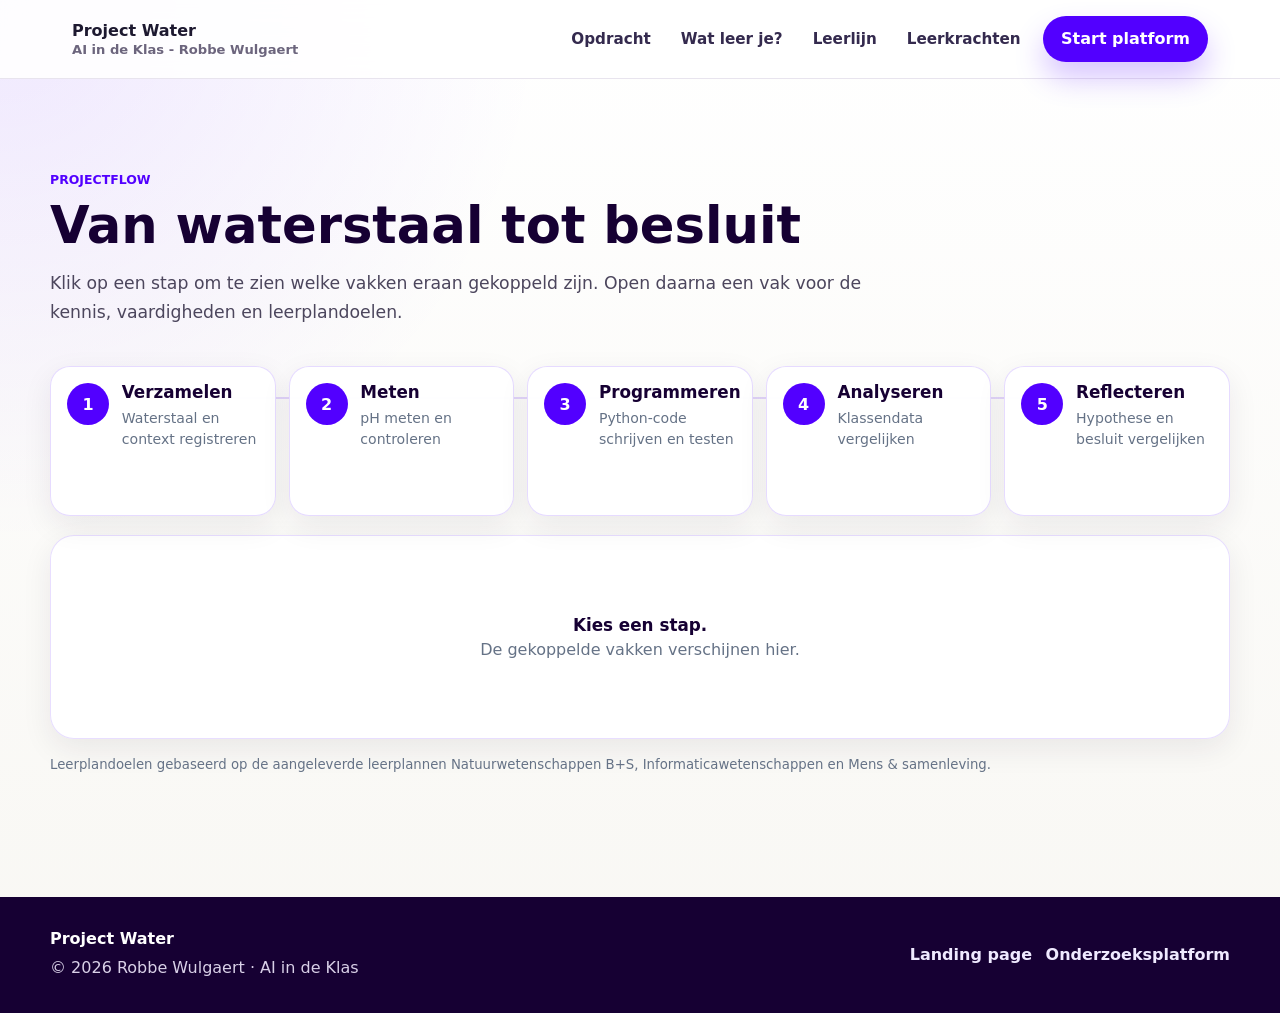
==== leerdoelen.html @ 38de116e "Add files via upload" ====
<!doctype html>
<html lang="nl-BE">
<head>
  <meta charset="utf-8" />
  <meta name="viewport" content="width=device-width, initial-scale=1" />
  <title>Project Water · Taken en leerplandoelen</title>
  <meta
    name="description"
    content="Interactief overzicht van de projectstappen, vakken, kennis, vaardigheden en leerplandoelen van Project Water."
  />
  <link rel="stylesheet" href="style.css" />
  <link rel="icon" type="image/png" href="favicon.png">
  <link rel="shortcut icon" type="image/png" href="favicon.png">
</head>

<body class="landing-page learning-page">
  <a class="skip-link" href="#main">Spring naar inhoud</a>

  <header class="site-header">
    <nav class="nav" aria-label="Hoofdnavigatie">
      <a class="brand-link" href="index.html" aria-label="Project Water">
        <div class="brand-copy">
          <div class="brand-title">Project Water</div>
          <div class="brand-subtitle">AI in de Klas - Robbe Wulgaert</div>
        </div>
      </a>

      <button
        class="menu-button"
        id="menuButton"
        type="button"
        aria-expanded="false"
        aria-controls="navLinks"
        aria-label="Navigatie openen"
      >
        Menu
      </button>

      <div class="nav-panel" id="navLinks">
        <div class="nav-links">
          <a href="index.html#werking">Opdracht</a>
          <a href="index.html#leren">Wat leer je?</a>
          <a href="index.html#leerlijn">Leerlijn</a>
          <a href="index.html#leerkrachten">Leerkrachten</a>
        </div>
        <div class="nav-actions">
          <a class="btn btn-primary" href="platform.html">Start platform</a>
        </div>
      </div>
    </nav>
  </header>

  <main id="main">
    <section class="section learning-overview">
      <p class="section-kicker">Projectflow</p>
      <h1 class="section-title">Van waterstaal tot besluit</h1>
      <p class="section-lead">
        Klik op een stap om te zien welke vakken eraan gekoppeld zijn.
        Open daarna een vak voor de kennis, vaardigheden en leerplandoelen.
      </p>

      <div class="learning-flow" aria-label="Stappen van Project Water">
        <button class="learning-step" type="button" data-step-target="verzamelen" aria-expanded="false">
          <span class="learning-step-number">1</span>
          <span class="learning-step-copy">
            <strong>Verzamelen</strong>
            <span>Waterstaal en context registreren</span>
          </span>
        </button>

        <button class="learning-step" type="button" data-step-target="meten" aria-expanded="false">
          <span class="learning-step-number">2</span>
          <span class="learning-step-copy">
            <strong>Meten</strong>
            <span>pH meten en controleren</span>
          </span>
        </button>

        <button class="learning-step" type="button" data-step-target="programmeren" aria-expanded="false">
          <span class="learning-step-number">3</span>
          <span class="learning-step-copy">
            <strong>Programmeren</strong>
            <span>Python-code schrijven en testen</span>
          </span>
        </button>

        <button class="learning-step" type="button" data-step-target="analyseren" aria-expanded="false">
          <span class="learning-step-number">4</span>
          <span class="learning-step-copy">
            <strong>Analyseren</strong>
            <span>Klassendata vergelijken</span>
          </span>
        </button>

        <button class="learning-step" type="button" data-step-target="reflecteren" aria-expanded="false">
          <span class="learning-step-number">5</span>
          <span class="learning-step-copy">
            <strong>Reflecteren</strong>
            <span>Hypothese en besluit vergelijken</span>
          </span>
        </button>
      </div>

      <div class="learning-detail-shell">
        <div class="learning-empty" id="learningEmpty">
          <strong>Kies een stap.</strong>
          <span>De gekoppelde vakken verschijnen hier.</span>
        </div>

        <section class="learning-step-panel" id="step-verzamelen" hidden>
          <div class="learning-panel-heading">
            <span class="learning-panel-number">1</span>
            <div>
              <p class="section-kicker">Verzamelen</p>
              <h2>Een bruikbaar waterstaal verzamelen</h2>
            </div>
          </div>

          <div class="subject-list">
            <details class="subject-accordion">
              <summary>
                <span>
                  <strong>Natuurwetenschappen</strong>
                  <small>Onderzoek opzetten en gegevens verzamelen</small>
                </span>
              </summary>
              <div class="subject-body">
                <div class="subject-detail-grid">
                  <article>
                    <h3>Kennis</h3>
                    <p>Onderzoeksvraag, hypothese, meetlocatie en meetmoment als onderdelen van een onderzoek.</p>
                  </article>
                  <article>
                    <h3>Vaardigheden</h3>
                    <p>Een staal planmatig verzamelen, de context registreren en waarnemingen zorgvuldig bijhouden.</p>
                  </article>
                </div>
                <div class="curriculum-goals">
                  <h3>Leerplandoelen</h3>
                  <p><strong>LPD 1 S</strong> · Onderzoek voeren met een wetenschappelijke methode om kennis te ontwikkelen en vragen te beantwoorden.</p>
                </div>
              </div>
            </details>
          </div>
        </section>

        <section class="learning-step-panel" id="step-meten" hidden>
          <div class="learning-panel-heading">
            <span class="learning-panel-number">2</span>
            <div>
              <p class="section-kicker">Meten</p>
              <h2>Van waterstaal naar meetwaarde</h2>
            </div>
          </div>

          <div class="subject-list">
            <details class="subject-accordion">
              <summary>
                <span>
                  <strong>Natuurwetenschappen</strong>
                  <small>pH, meetnauwkeurigheid en veilig werken</small>
                </span>
              </summary>
              <div class="subject-body">
                <div class="subject-detail-grid">
                  <article>
                    <h3>Kennis</h3>
                    <p>pH als meetwaarde, meetnauwkeurigheid en het belang van een correcte meetprocedure.</p>
                  </article>
                  <article>
                    <h3>Vaardigheden</h3>
                    <p>Een pH-sensor correct gebruiken, herhaalmetingen uitvoeren en meetwaarden zorgvuldig registreren.</p>
                  </article>
                </div>
                <div class="curriculum-goals">
                  <h3>Leerplandoelen</h3>
                  <p><strong>LPD 2 S</strong> · Meetinstrumenten en hulpmiddelen met de nodige nauwkeurigheid gebruiken.</p>
                  <p><strong>LPD 3 S</strong> · Gegevens en meetwaarden correct gebruiken.</p>
                  <p><strong>LPD 4 S</strong> · Veilig en duurzaam werken met materialen, stoffen en technische systemen.</p>
                </div>
              </div>
            </details>
          </div>
        </section>

        <section class="learning-step-panel" id="step-programmeren" hidden>
          <div class="learning-panel-heading">
            <span class="learning-panel-number">3</span>
            <div>
              <p class="section-kicker">Programmeren</p>
              <h2>De klassendata verwerken met Python</h2>
            </div>
          </div>

          <div class="subject-list">
            <details class="subject-accordion">
              <summary>
                <span>
                  <strong>Informaticawetenschappen</strong>
                  <small>Algoritmen, controlestructuren, testen en debuggen</small>
                </span>
              </summary>
              <div class="subject-body">
                <div class="subject-detail-grid">
                  <article>
                    <h3>Kennis</h3>
                    <p>Algoritme, sequentie, selectie en iteratie. In het project werken leerlingen ook met lijsten, tellers en variabelen.</p>
                  </article>
                  <article>
                    <h3>Vaardigheden</h3>
                    <p>Een probleem opdelen, een algoritme ontwerpen, Python-code implementeren en de oplossing testen en debuggen.</p>
                  </article>
                </div>
                <div class="curriculum-goals">
                  <h3>Leerplandoelen</h3>
                  <p><strong>LPD 1 +</strong> · Systematisch oplossingen ontwerpen en programma's implementeren voor concrete problemen.</p>
                  <p><strong>LPD 2</strong> · Een gestructureerde programmeertaal toepassen bij het ontwerpen van oplossingen.</p>
                </div>
              </div>
            </details>
          </div>
        </section>

        <section class="learning-step-panel" id="step-analyseren" hidden>
          <div class="learning-panel-heading">
            <span class="learning-panel-number">4</span>
            <div>
              <p class="section-kicker">Analyseren</p>
              <h2>Verschillen en patronen in de data zoeken</h2>
            </div>
          </div>

          <div class="subject-list">
            <details class="subject-accordion">
              <summary>
                <span>
                  <strong>Informaticawetenschappen</strong>
                  <small>Code gebruiken om klassendata te vergelijken</small>
                </span>
              </summary>
              <div class="subject-body">
                <div class="subject-detail-grid">
                  <article>
                    <h3>Kennis</h3>
                    <p>Iteratie en selectie als bouwstenen om waarden te doorlopen, te vergelijken en te classificeren.</p>
                  </article>
                  <article>
                    <h3>Vaardigheden</h3>
                    <p>Code schrijven die lijsten verwerkt, telt, vergelijkt en resultaten controleerbaar maakt.</p>
                  </article>
                </div>
                <div class="curriculum-goals">
                  <h3>Leerplandoelen</h3>
                  <p><strong>LPD 1 +</strong> · Een systematiek hanteren bij ontwerp, implementatie, testen en debuggen.</p>
                  <p><strong>LPD 2</strong> · Controlestructuren doelgericht toepassen in een gestructureerde programmeertaal.</p>
                </div>
              </div>
            </details>

            <details class="subject-accordion">
              <summary>
                <span>
                  <strong>Natuurwetenschappen</strong>
                  <small>Meetgegevens analyseren en een hypothese toetsen</small>
                </span>
              </summary>
              <div class="subject-body">
                <div class="subject-detail-grid">
                  <article>
                    <h3>Kennis</h3>
                    <p>Het verband tussen hypothese, waarneming, meetgegevens en conclusie.</p>
                  </article>
                  <article>
                    <h3>Vaardigheden</h3>
                    <p>Meetgegevens analyseren, resultaten vergelijken en nagaan of de data de hypothese ondersteunen.</p>
                  </article>
                </div>
                <div class="curriculum-goals">
                  <h3>Leerplandoelen</h3>
                  <p><strong>LPD 1 S</strong> · Data analyseren, conclusies trekken en een hypothese aftoetsen binnen wetenschappelijk onderzoek.</p>
                  <p><strong>LPD 3 S</strong> · Gegevens en meetwaarden correct gebruiken.</p>
                </div>
              </div>
            </details>
          </div>
        </section>

        <section class="learning-step-panel" id="step-reflecteren" hidden>
          <div class="learning-panel-heading">
            <span class="learning-panel-number">5</span>
            <div>
              <p class="section-kicker">Reflecteren</p>
              <h2>Een besluit formuleren en begrenzen</h2>
            </div>
          </div>

          <div class="subject-list">
            <details class="subject-accordion">
              <summary>
                <span>
                  <strong>Natuurwetenschappen</strong>
                  <small>Betrouwbaarheid, conclusie en onzekerheid</small>
                </span>
              </summary>
              <div class="subject-body">
                <div class="subject-detail-grid">
                  <article>
                    <h3>Kennis</h3>
                    <p>Betrouwbare kennis ontstaat door hypotheses en verklaringen te confronteren met waarnemingen en metingen.</p>
                  </article>
                  <article>
                    <h3>Vaardigheden</h3>
                    <p>Een conclusie formuleren, beperkingen benoemen en reflecteren over methode en resultaten.</p>
                  </article>
                </div>
                <div class="curriculum-goals">
                  <h3>Leerplandoelen</h3>
                  <p><strong>LPD 1 S</strong> · Reflecteren en communiceren over de gekozen methodologie en de resultaten van onderzoek.</p>
                </div>
              </div>
            </details>

            <details class="subject-accordion">
              <summary>
                <span>
                  <strong>Mens &amp; samenleving</strong>
                  <small>Lokale waterkwaliteit als maatschappelijk thema</small>
                </span>
              </summary>
              <div class="subject-body">
                <div class="subject-detail-grid">
                  <article>
                    <h3>Kennis</h3>
                    <p>Een maatschappelijk thema kan vanuit informatie, verschillende perspectieven en argumenten worden bekeken.</p>
                  </article>
                  <article>
                    <h3>Vaardigheden</h3>
                    <p>Een eigen standpunt onderbouwen met informatie en daarover geïnformeerd en constructief in dialoog gaan.</p>
                  </article>
                </div>
                <div class="curriculum-goals">
                  <h3>Leerplandoelen</h3>
                  <p><strong>LPD 10</strong> · Een eigen standpunt verwoorden over maatschappelijke thema's vanuit aangereikte informatie.</p>
                  <p><strong>LPD 11</strong> · Geïnformeerd, beargumenteerd en constructief in dialoog gaan over maatschappelijke thema's.</p>
                </div>
              </div>
            </details>
          </div>
        </section>
      </div>

      <p class="learning-source-note">
        Leerplandoelen gebaseerd op de aangeleverde leerplannen Natuurwetenschappen B+S,
        Informaticawetenschappen en Mens &amp; samenleving. 
      </p>
    </section>
  </main>

  <footer class="site-footer">
    <div class="footer-inner">
      <div>
        <div class="footer-title">Project Water</div>
        <p>© 2026 Robbe Wulgaert · AI in de Klas</p>
      </div>
      <div class="footer-links">
        <a href="index.html">Landing page</a>
        <a href="platform.html">Onderzoeksplatform</a>
      </div>
    </div>
  </footer>

  <script>
    const menuButton = document.getElementById("menuButton");
    const navLinks = document.getElementById("navLinks");

    function setMenuState(isOpen) {
      navLinks?.classList.toggle("is-open", isOpen);
      menuButton?.setAttribute("aria-expanded", String(isOpen));
      menuButton?.setAttribute("aria-label", isOpen ? "Navigatie sluiten" : "Navigatie openen");
    }

    menuButton?.addEventListener("click", () => {
      setMenuState(!navLinks?.classList.contains("is-open"));
    });

    const stepButtons = [...document.querySelectorAll(".learning-step")];
    const stepPanels = [...document.querySelectorAll(".learning-step-panel")];
    const emptyState = document.getElementById("learningEmpty");

    function closeStep(button, panel) {
      button.classList.remove("is-active");
      button.setAttribute("aria-expanded", "false");
      panel.hidden = true;
      panel.querySelectorAll("details[open]").forEach((detail) => detail.removeAttribute("open"));
    }

    stepButtons.forEach((button) => {
      const panel = document.getElementById(`step-${button.dataset.stepTarget}`);
      button.setAttribute("aria-controls", panel.id);

      button.addEventListener("click", () => {
        const willOpen = !button.classList.contains("is-active");

        stepButtons.forEach((otherButton) => {
          const otherPanel = document.getElementById(`step-${otherButton.dataset.stepTarget}`);
          closeStep(otherButton, otherPanel);
        });

        if (!willOpen) {
          emptyState.hidden = false;
          return;
        }

        emptyState.hidden = true;
        button.classList.add("is-active");
        button.setAttribute("aria-expanded", "true");
        panel.hidden = false;

        if (window.matchMedia("(max-width: 760px)").matches) {
          requestAnimationFrame(() => {
            panel.scrollIntoView({ behavior: "smooth", block: "start" });
          });
        }
      });
    });
  </script>
</body>
</html>
---- style.css ----
/* © 2026 Robbe Wulgaert - AI in de Klas */

:root {
  color-scheme: light;
  --bg: #f4f6f8;
  --surface: #ffffff;
  --surface-strong: #f1ecff;
  --text: #17212f;
  --muted: #657286;
  --line: #d8e0ea;
  --primary: #5200FF;
  --primary-dark: #3d00bf;
  --success: #5200FF;
  --danger: #d0006f;
  --warning: #ffb000;
  --shadow: 0 12px 34px rgba(15, 23, 42, 0.08);
  --brand: #5200FF;
  --brand-dark: #3700B3;
  --brand-soft: #f7f3ff;
  --accent: #3dffd0;
  --ink: #160033;
  --max-width: 1180px;
  --soft-shadow: 0 18px 55px rgba(32, 20, 54, 0.1);
  --font-body: system-ui, -apple-system, "Segoe UI", Arial, sans-serif;
  --font-size-hero: clamp(2.45rem, 7vw, 5.8rem);
  --font-size-section-title: clamp(1.8rem, 4vw, 3.25rem);
  --font-size-lead: clamp(1.05rem, 2vw, 1.32rem);
}

* {
  box-sizing: border-box;
}

html {
  scroll-behavior: smooth;
}

body {
  margin: 0;
  min-height: 100vh;
  font-family: var(--font-body);
  background: var(--bg);
  color: var(--text);
}

a {
  color: inherit;
}

button,
input,
select,
textarea {
  font: inherit;
}

button {
  border: 0;
}

button:disabled {
  cursor: not-allowed;
  opacity: 0.55;
}

.app-header,
/* Delphi-style landing alignment */
:root {
  --brand-dark: #3a00b8;
  --brand-softer: #f7f3ff;
  --accent: #03ddef;
  --line: #e2ddea;
  --bg: #f8f7f3;
  --card-shadow: 0 10px 30px rgba(32, 20, 54, 0.08);
  --font-body: system-ui, -apple-system, "Segoe UI", Arial, sans-serif;
}

.landing-page {
  background:
    radial-gradient(circle at top left, rgba(82, 0, 255, 0.09), transparent 34rem),
    linear-gradient(180deg, #ffffff 0%, var(--bg) 100%);
}

.site-header {
  border-bottom-color: rgba(226, 221, 234, 0.78);
  background: rgba(255, 255, 255, 0.88);
  backdrop-filter: blur(16px);
}

.nav {
  width: min(var(--max-width), 100%);
  min-height: auto;
  padding: 16px 22px;
  gap: 24px;
}

.brand-mark {
  width: 44px;
  height: 44px;
  border-radius: 14px;
  background: linear-gradient(135deg, var(--brand), var(--brand-dark));
  box-shadow: 0 12px 24px rgba(82, 0, 255, 0.24);
}

.nav-links {
  gap: 6px;
}

.nav-links a {
  border-radius: 999px;
  padding: 10px 12px;
}

.nav-links a:hover,
.nav-links a:focus-visible {
  color: var(--brand);
  background: var(--brand-softer);
  outline: none;
}

.btn,
.menu-button {
  min-height: 46px;
  border-radius: 999px;
  padding: 13px 18px;
  transition: transform 160ms ease, box-shadow 160ms ease, background 160ms ease, border-color 160ms ease;
  white-space: nowrap;
}

.btn:hover,
.menu-button:hover {
  transform: translateY(-1px);
}

.btn-primary {
  box-shadow: 0 16px 30px rgba(82, 0, 255, 0.23);
}

.section-kicker {
  display: inline-flex;
  align-items: center;
}

.step-card,
.feature-card,
.audience-card,
.privacy-grid .feature-card {
  border-radius: 20px;
  box-shadow: var(--card-shadow);
}

.schematic-frame,
.cta-band {
  border-radius: 24px;
}

.curriculum-section {
  border-top: 1px solid rgba(82, 0, 255, 0.1);
}

.family-tree {
  margin-top: 34px;
  overflow: hidden;
  border: 1px solid var(--line);
  border-radius: 24px;
  padding: 24px;
  background: rgba(255, 255, 255, 0.88);
  box-shadow: var(--card-shadow);
}

.tree-root {
  display: flex;
  justify-content: center;
  margin-bottom: 24px;
}

.tree-node {
  display: block;
  border: 1px solid var(--line);
  border-radius: 18px;
  padding: 18px;
  background: #ffffff;
  color: inherit;
  text-decoration: none;
  box-shadow: 0 10px 28px rgba(82, 0, 255, 0.08);
  transition: transform 160ms ease, box-shadow 160ms ease, border-color 160ms ease;
}

.tree-node strong {
  display: block;
  margin-bottom: 5px;
  color: var(--brand-dark);
  font-size: 1.05rem;
  font-weight: 900;
}

.tree-node span {
  display: block;
  color: var(--muted);
  line-height: 1.45;
}

.tree-node.root {
  width: min(560px, 100%);
  border-color: var(--brand);
  background: var(--brand);
  text-align: center;
}

.tree-node.root strong,
.tree-node.root span {
  color: #ffffff;
}

.tree-node:hover,
.tree-node:focus-visible {
  border-color: var(--brand);
  box-shadow: 0 18px 38px rgba(82, 0, 255, 0.14);
  outline: none;
  transform: translateY(-2px);
}

.tree-branches {
  position: relative;
  display: grid;
  grid-template-columns: repeat(2, minmax(0, 1fr));
  gap: 18px;
}

.tree-branches::before {
  content: "";
  position: absolute;
  top: -24px;
  left: 50%;
  width: 2px;
  height: 24px;
  background: var(--brand);
  opacity: 0.32;
}

.tree-branch {
  position: relative;
  border: 1.5px dashed rgba(82, 0, 255, 0.28);
  border-radius: 24px;
  padding: 18px;
  background: linear-gradient(180deg, rgba(247, 243, 255, 0.92), rgba(255, 255, 255, 0.94));
}

.tree-branch::before {
  content: "";
  position: absolute;
  top: -17px;
  width: 50%;
  height: 17px;
  border-top: 2px solid rgba(82, 0, 255, 0.32);
}

.tree-branch:first-child::before {
  right: 0;
  border-left: 2px solid rgba(82, 0, 255, 0.32);
  border-radius: 14px 0 0 0;
}

.tree-branch:last-child::before {
  left: 0;
  border-right: 2px solid rgba(82, 0, 255, 0.32);
  border-radius: 0 14px 0 0;
}

.branch-title {
  display: inline-flex;
  margin-bottom: 14px;
  border-radius: 999px;
  padding: 8px 13px;
  background: var(--accent);
  color: #0d2130;
  font-weight: 900;
}

.tree-stack {
  display: grid;
  gap: 12px;
}

.tree-node.current {
  border-color: var(--brand);
  box-shadow: 0 0 0 4px rgba(82, 0, 255, 0.08), 0 16px 32px rgba(82, 0, 255, 0.14);
}

.tree-node.dodona {
  background: linear-gradient(135deg, #ffffff, #dffff7);
  border-color: rgba(3, 221, 239, 0.72);
}

.delphi-dodona-pair {
  display: grid;
  grid-template-columns: repeat(2, minmax(0, 1fr));
  gap: 12px;
  align-items: stretch;
}

.logic-note {
  margin-top: 18px;
  border-left: 6px solid var(--brand);
  border-radius: 16px;
  padding: 16px;
  background: #ffffff;
  color: var(--muted);
  font-weight: 700;
}

@media (max-width: 980px) {
  .tree-branches,
  .delphi-dodona-pair {
    grid-template-columns: 1fr;
  }

  .tree-branches::before,
  .tree-branch::before {
    display: none;
  }
}

@media (max-width: 560px) {
  .family-tree {
    padding: 16px;
  }
}

.app-footer {
  background: #160033;
  color: #ffffff;
}

.app-header {
  display: flex;
  justify-content: space-between;
  align-items: center;
  gap: 1rem;
  padding: 1rem clamp(1rem, 4vw, 2.5rem);
  position: sticky;
  top: 0;
  z-index: 20;
}

.app-header h1 {
  margin: 0;
  font-size: 1.8rem;
  letter-spacing: 0;
}

.header-actions,
.toolbar,
.calibration-actions,
.table-actions,
.modal-actions {
  display: flex;
  flex-wrap: wrap;
  align-items: center;
  gap: 0.65rem;
}

.app-footer {
  margin-top: 2rem;
  padding: 1rem;
  text-align: center;
}

.landing-page {
  background:
    radial-gradient(circle at top left, rgba(82, 0, 255, 0.09), transparent 34rem),
    linear-gradient(180deg, #ffffff 0%, var(--bg) 100%);
}

.site-header {
  border-bottom-color: rgba(226, 221, 234, 0.78);
  background: rgba(255, 255, 255, 0.88);
  backdrop-filter: blur(16px);
}

.nav {
  width: min(var(--max-width), 100%);
  min-height: auto;
  padding: 16px 22px;
  gap: 24px;
}

.brand-mark {
  width: 44px;
  height: 44px;
  border-radius: 14px;
  background: linear-gradient(135deg, var(--brand), var(--brand-dark));
  box-shadow: 0 12px 24px rgba(82, 0, 255, 0.24);
}

.nav-links {
  gap: 6px;
}

.nav-links a {
  border-radius: 999px;
  padding: 10px 12px;
}

.nav-links a:hover,
.nav-links a:focus-visible {
  color: var(--brand);
  background: var(--brand-softer);
  outline: none;
}

.btn,
.menu-button {
  min-height: 46px;
  border-radius: 999px;
  padding: 13px 18px;
  transition: transform 160ms ease, box-shadow 160ms ease, background 160ms ease, border-color 160ms ease;
  white-space: nowrap;
}

.btn:hover,
.menu-button:hover {
  transform: translateY(-1px);
}

.btn-primary {
  box-shadow: 0 16px 30px rgba(82, 0, 255, 0.23);
}

.app-footer p {
  margin: 0;
  color: #efe8ff;
}

.app-shell {
  width: min(1480px, 100%);
  margin: 0 auto;
  padding: 1rem clamp(0.85rem, 3vw, 2rem) 2rem;
}

.eyebrow {
  margin: 0 0 0.25rem;
  color: #6c7a8d;
  font-size: 0.78rem;
  font-weight: 800;
  letter-spacing: 0;
  text-transform: uppercase;
}

.app-header .eyebrow {
  color: #d7c7ff;
}

.workflow-nav {
  display: grid;
  grid-template-columns: repeat(6, minmax(0, 1fr));
  gap: 0.5rem;
  margin: 1rem 0;
}

.workflow-actions {
  display: flex;
  align-items: center;
  justify-content: space-between;
  gap: 0.85rem;
  margin: 0.8rem 0 1rem;
  border: 1px solid var(--line);
  border-radius: 8px;
  padding: 0.75rem;
  background: rgba(255, 255, 255, 0.82);
}

.workflow-actions > div {
  display: flex;
  flex-wrap: wrap;
  gap: 0.55rem;
}

.workflow-actions-bottom {
  margin-top: 1rem;
}

.step-counter {
  color: var(--muted);
  font-weight: 850;
}

.workflow-step {
  min-height: 2.75rem;
  display: grid;
  place-items: center;
  padding: 0.5rem;
  border: 1px solid var(--line);
  background: var(--surface);
  color: var(--text);
  text-align: center;
  text-decoration: none;
  font-weight: 750;
  border-radius: 8px;
}

.workflow-step.is-active,
.workflow-step.is-complete {
  border-color: var(--primary);
  background: #f0e8ff;
  color: var(--primary-dark);
}

.workflow-section {
  margin-top: 1rem;
  padding: clamp(1rem, 2.5vw, 1.5rem);
  border: 1px solid var(--line);
  border-radius: 8px;
  background: var(--surface);
  box-shadow: var(--shadow);
}

.app-page.workflow-ready .workflow-section:not(.is-active-step) {
  display: none;
}

.section-heading {
  display: flex;
  justify-content: space-between;
  gap: 1rem;
  align-items: end;
  margin-bottom: 1rem;
}

.section-heading h2,
.modal h2 {
  margin: 0;
  font-size: clamp(1.15rem, 2.4vw, 1.55rem);
  letter-spacing: 0;
}

.form-grid,
.trial-editor {
  display: grid;
  grid-template-columns: repeat(2, minmax(0, 1fr));
  gap: 1rem;
}

.trial-editor {
  grid-template-columns: 1.2fr 1fr 1.2fr;
  margin: 1rem 0;
}

label {
  display: grid;
  gap: 0.35rem;
  color: #334154;
  font-weight: 720;
}

.field-label {
  display: inline-flex;
  align-items: center;
  gap: 0.35rem;
  min-width: 0;
}

.jargon-help-button {
  position: relative;
  inline-size: 1.35rem;
  block-size: 1.35rem;
  display: inline-grid;
  flex: 0 0 auto;
  place-items: center;
  border: 1px solid rgba(82, 0, 255, 0.25);
  border-radius: 50%;
  padding: 0;
  background: #ffffff;
  color: var(--brand-dark, #3700b3);
  font-size: 0.78rem;
  font-weight: 900;
  line-height: 1;
  cursor: help;
}

.jargon-help-button::after {
  content: attr(data-help-text);
  position: absolute;
  left: 50%;
  bottom: calc(100% + 0.55rem);
  z-index: 40;
  width: min(17rem, 78vw);
  transform: translateX(-50%);
  border: 1px solid rgba(82, 0, 255, 0.18);
  border-radius: 8px;
  padding: 0.7rem 0.75rem;
  background: #160033;
  color: #ffffff;
  box-shadow: 0 16px 36px rgba(22, 0, 51, 0.24);
  font-size: 0.86rem;
  font-weight: 700;
  line-height: 1.45;
  opacity: 0;
  pointer-events: none;
  text-align: left;
  transition: opacity 140ms ease, transform 140ms ease;
}

.jargon-help-button:hover::after,
.jargon-help-button:focus-visible::after {
  opacity: 1;
  transform: translateX(-50%) translateY(-2px);
}

.wide-field {
  grid-column: 1 / -1;
}

input,
select,
textarea {
  width: 100%;
  border: 1px solid #cbd5e1;
  border-radius: 8px;
  padding: 0.68rem 0.75rem;
  background: #ffffff;
  color: var(--text);
}

textarea {
  resize: vertical;
}

.primary-button,
.secondary-button,
.success-button,
.danger-button,
.ghost-button {
  min-height: 2.5rem;
  padding: 0.62rem 0.9rem;
  border-radius: 8px;
  font-weight: 800;
  cursor: pointer;
}

.primary-button {
  background: var(--primary);
  color: #ffffff;
}

.primary-button:hover {
  background: var(--primary-dark);
}

.secondary-button {
  background: #eee7ff;
  color: #2a0068;
}

.header-link {
  display: inline-flex;
  align-items: center;
  justify-content: center;
  text-decoration: none;
}

.success-button {
  background: var(--success);
  color: #ffffff;
}

.danger-button {
  background: var(--danger);
  color: #ffffff;
}

.ghost-button {
  border: 1px solid var(--line);
  background: #ffffff;
  color: #344154;
}

.status-pill {
  display: inline-flex;
  align-items: center;
  min-height: 2.25rem;
  padding: 0.35rem 0.7rem;
  border-radius: 999px;
  background: rgba(255, 255, 255, 0.16);
  color: #ffffff;
  font-size: 0.9rem;
  font-weight: 750;
}

.notice {
  border-left: 5px solid var(--warning);
  border-radius: 8px;
  padding: 0.9rem 1rem;
  background: #fff7db;
  color: #4d3300;
}

.hidden {
  display: none !important;
}

.checklist {
  display: grid;
  grid-template-columns: repeat(2, minmax(0, 1fr));
  gap: 0.65rem 1rem;
}

.checklist label {
  grid-template-columns: auto 1fr;
  align-items: center;
  border: 1px solid var(--line);
  border-radius: 8px;
  padding: 0.7rem;
  background: #fbfcfe;
  font-weight: 650;
}

.checklist label.steam-code-check-item {
  grid-template-columns: auto minmax(0, 1fr) auto;
}

.checklist input {
  width: 1.1rem;
  height: 1.1rem;
}

.steam-code-help-button {
  inline-size: 1.8rem;
  block-size: 1.8rem;
  display: inline-grid;
  place-items: center;
  border: 1px solid rgba(82, 0, 255, 0.24);
  border-radius: 999px;
  padding: 0;
  background: #eee7ff;
  color: #2a0068;
  font-weight: 900;
  line-height: 1;
  box-shadow: 0 8px 18px rgba(82, 0, 255, 0.1);
}

.steam-code-help-button:hover,
.steam-code-help-button:focus-visible {
  background: var(--brand, var(--primary, #5200ff));
  color: #ffffff;
  outline: none;
  transform: translateY(-1px);
}

.modal.steam-code-modal {
  width: min(560px, 100%);
  max-height: min(86vh, 760px);
  display: grid;
  gap: 0.9rem;
  overflow: auto;
  border: 1px solid rgba(82, 0, 255, 0.22);
  border-radius: 8px;
  padding: 1.45rem;
  box-shadow: 0 24px 70px rgba(22, 0, 51, 0.28);
}

.code-help-overlay {
  background: rgba(22, 0, 51, 0.72);
}

.modal.steam-code-modal::before {
  content: "";
  position: absolute;
  inset: 0 0 auto;
  height: 0.45rem;
  background: var(--brand, var(--primary, #5200ff));
}

.modal.steam-code-modal h2,
.modal.steam-code-modal p {
  margin: 0;
}

.modal.steam-code-modal h2 {
  color: var(--ink, #160033);
  font-size: 1.5rem;
  letter-spacing: 0;
}

.modal.steam-code-modal p {
  line-height: 1.55;
}

.steam-code-link {
  justify-self: start;
  min-height: 42px;
  display: inline-flex;
  align-items: center;
  border-radius: 8px;
  padding: 0.72rem 0.9rem;
  background: #eee7ff;
  color: #2a0068;
  font-weight: 850;
  text-decoration: none;
}

.steam-code-link:hover,
.steam-code-link:focus-visible {
  background: var(--brand, var(--primary, #5200ff));
  color: #ffffff;
  outline: none;
}

.code-link-list {
  display: grid;
  gap: 0.6rem;
}

.serial-profile-field {
  max-width: 320px;
  display: grid;
  gap: 0.35rem;
  margin-top: 0.85rem;
  color: var(--muted);
  font-weight: 800;
}

.serial-profile-field select {
  width: 100%;
  border: 1px solid var(--line);
  border-radius: 8px;
  padding: 0.68rem 0.75rem;
  background: #ffffff;
  color: var(--text);
}

.import-panel {
  display: flex;
  flex-wrap: wrap;
  align-items: center;
  justify-content: space-between;
  gap: 0.85rem;
  margin: 1rem 0;
  padding: 0.95rem 1rem;
  border: 1px solid var(--line);
  border-radius: 8px;
  background: var(--surface-strong, #f7f3ff);
}

.import-panel h3,
.import-panel p {
  margin: 0;
}

.import-panel h3 {
  color: var(--ink);
  font-size: 1rem;
  letter-spacing: 0;
}

.import-panel p {
  max-width: 58ch;
  color: var(--muted);
}

.import-actions {
  display: flex;
  flex-wrap: wrap;
  align-items: center;
  gap: 0.65rem;
}

.file-input-hidden {
  position: absolute;
  width: 1px;
  height: 1px;
  overflow: hidden;
  clip: rect(0 0 0 0);
  white-space: nowrap;
}

.text-link {
  color: var(--brand, var(--primary, #5200ff));
  font-weight: 850;
  text-decoration: none;
}

.text-link:hover,
.text-link:focus-visible {
  text-decoration: underline;
  outline: none;
}

.calibration-layout,
.measurement-layout {
  display: grid;
  grid-template-columns: minmax(0, 1fr) 260px;
  gap: 1rem;
  align-items: stretch;
}

.calibration-values {
  display: grid;
  gap: 0.5rem;
  align-content: center;
  border: 1px solid var(--line);
  border-radius: 8px;
  padding: 1rem;
  background: #f7fafc;
}

.calibration-quality-panel {
  display: grid;
  gap: 0.45rem;
  margin-top: 0.85rem;
  border: 1px solid var(--line);
  border-left: 0.35rem solid var(--muted);
  border-radius: 8px;
  padding: 0.95rem 1rem;
  background: #ffffff;
}

.sensor-explain {
  margin-top: 0.9rem;
  border: 1px solid rgba(82, 0, 255, 0.15);
  border-left: 0.35rem solid var(--brand, var(--primary, #5200ff));
  border-radius: 8px;
  padding: 0.9rem 1rem;
  background: #ffffff;
}

.sensor-explain strong {
  display: block;
  color: var(--ink, #160033);
}

.sensor-explain p {
  margin: 0.35rem 0 0;
  color: var(--muted);
  line-height: 1.55;
}

.calibration-quality-panel div {
  display: flex;
  flex-wrap: wrap;
  align-items: baseline;
  justify-content: space-between;
  gap: 0.5rem;
}

.calibration-quality-panel p,
.calibration-quality-panel small {
  margin: 0;
}

.calibration-quality-panel p {
  color: var(--text);
}

.calibration-quality-panel small,
.quality-label {
  color: var(--muted);
  font-weight: 800;
}

.calibration-quality-panel strong {
  color: var(--ink);
  font-size: 1.05rem;
}

.calibration-quality-panel.is-good {
  border-left-color: var(--success, #00a66a);
  background: #f1fbf6;
}

.calibration-quality-panel.is-caution {
  border-left-color: var(--warning, #ffb000);
  background: #fff8e8;
}

.calibration-quality-panel.is-remeasure {
  border-left-color: var(--danger, #d0006f);
  background: #fff2f7;
}

.calibration-actions {
  margin-top: 1rem;
}

.metrics-grid {
  display: grid;
  grid-template-columns: repeat(4, minmax(0, 1fr));
  gap: 0.85rem;
}

.metric {
  min-height: 7rem;
  display: grid;
  gap: 0.15rem;
  align-content: center;
  border: 1px solid var(--line);
  border-radius: 8px;
  padding: 1rem;
  background: var(--surface-strong);
}

.metric span {
  color: var(--muted);
  font-size: 0.9rem;
  font-weight: 720;
}

.metric strong {
  font-size: clamp(1.45rem, 3vw, 2.15rem);
  letter-spacing: 0;
}

.metric small {
  color: var(--muted);
  font-weight: 700;
}

.formula-band {
  display: grid;
  grid-template-columns: repeat(3, minmax(0, 1fr));
  gap: 0.85rem;
  margin: 1rem 0;
}

.formula-band div {
  display: grid;
  gap: 0.35rem;
  border: 1px solid var(--line);
  border-radius: 8px;
  padding: 0.85rem;
  background: #fbfcfe;
}

.formula-band span {
  color: var(--muted);
  line-height: 1.4;
}

.chart-panel {
  min-height: 360px;
  border: 1px solid var(--line);
  border-radius: 8px;
  padding: 0.75rem;
  background: #ffffff;
}

.chart-panel-header {
  display: flex;
  align-items: center;
  justify-content: space-between;
  gap: 0.85rem;
  margin-bottom: 0.65rem;
}

.chart-panel-header h3,
.chart-panel-header h2 {
  margin: 0;
  color: var(--ink, #160033);
  letter-spacing: 0;
}

.chart-expand-button {
  min-height: 2.25rem;
  padding: 0.48rem 0.75rem;
  font-size: 0.9rem;
  white-space: nowrap;
}

.chart-panel canvas {
  width: 100% !important;
  height: 335px !important;
}

.live-chart-panel canvas {
  height: 315px !important;
}

.comparison-chart-panel canvas {
  height: 380px !important;
}

.live-chart-modal {
  width: min(1180px, 100%);
  max-height: min(92vh, 980px);
  display: grid;
  gap: 0.85rem;
  padding: 1rem;
}

.live-chart-modal .chart-modal-header {
  margin: 0;
  padding-right: 2.75rem;
}

.live-chart-modal canvas {
  width: 100% !important;
  height: min(72vh, 680px) !important;
  min-height: 420px;
}

@media (max-width: 560px) {
  .chart-panel-header {
    align-items: flex-start;
    flex-direction: column;
  }

  .chart-expand-button {
    width: 100%;
  }

  .live-chart-modal canvas {
    height: 58vh !important;
    min-height: 300px;
  }
}

.battery-panel {
  display: grid;
  justify-items: center;
  align-content: center;
  gap: 0.4rem;
  border: 1px solid var(--line);
  border-radius: 8px;
  padding: 1rem;
  background: #f8fafc;
  text-align: center;
}

.battery-outline {
  position: relative;
  width: 3rem;
  height: 12rem;
  border: 2px solid #2a0068;
  border-radius: 8px;
  background: #ffffff;
  overflow: hidden;
}

.battery-tip {
  position: absolute;
  top: -0.45rem;
  left: 50%;
  width: 1.2rem;
  height: 0.45rem;
  transform: translateX(-50%);
  border-radius: 3px 3px 0 0;
  background: #2a0068;
}

.battery-level {
  position: absolute;
  bottom: 0;
  left: 0;
  width: 100%;
  height: 0%;
  background: linear-gradient(180deg, #9f7aff, #5200ff);
  transition: height 0.5s ease;
}

#charge-percent {
  margin: 0.4rem 0 0;
  font-size: 1.35rem;
  font-weight: 850;
}

#time-remaining {
  margin: 0;
  color: var(--muted);
}

.table-wrap {
  width: 100%;
  overflow-x: auto;
  border: 1px solid var(--line);
  border-radius: 8px;
}

table {
  width: 100%;
  min-width: 820px;
  border-collapse: collapse;
  background: #ffffff;
}

th,
td {
  padding: 0.7rem;
  border-bottom: 1px solid var(--line);
  text-align: left;
}

th {
  background: #eee7ff;
  color: #2a0068;
  font-size: 0.85rem;
  text-transform: uppercase;
}

.table-actions {
  justify-content: flex-end;
  margin: 1rem 0;
}

.report-actions {
  margin: 1rem 0 0;
}

.overlay {
  position: fixed;
  inset: 0;
  z-index: 50;
  display: grid;
  place-items: center;
  padding: 1rem;
  background: rgba(10, 18, 30, 0.72);
}

.modal {
  position: relative;
  width: min(680px, 100%);
  max-height: min(86vh, 900px);
  overflow: auto;
  border-radius: 8px;
  padding: 1.25rem;
  background: #ffffff;
  box-shadow: 0 24px 60px rgba(0, 0, 0, 0.24);
}

.large-modal {
  width: min(980px, 100%);
}

.large-modal img {
  display: block;
  width: 100%;
  height: auto;
}

.close-button {
  position: absolute;
  top: 0.65rem;
  right: 0.65rem;
  width: 2rem;
  height: 2rem;
  border-radius: 50%;
  background: #eee7ff;
  color: #2a0068;
  font-weight: 900;
  cursor: pointer;
}

.modal label {
  margin-top: 0.85rem;
}

.modal ol {
  padding-left: 1.3rem;
}

.muted {
  color: var(--muted);
}

.landing-page {
  background: #fbfaf7;
  color: #1d1930;
}

.skip-link {
  position: absolute;
  left: 1rem;
  top: 0.75rem;
  z-index: 100;
  transform: translateY(-160%);
  border-radius: 8px;
  padding: 0.65rem 0.85rem;
  background: var(--ink);
  color: #ffffff;
  text-decoration: none;
  font-weight: 800;
}

.skip-link:focus {
  transform: translateY(0);
}

.site-header {
  position: sticky;
  top: 0;
  z-index: 40;
  border-bottom: 1px solid rgba(82, 0, 255, 0.12);
  background: rgba(255, 255, 255, 0.94);
  backdrop-filter: blur(14px);
}

.nav {
  width: min(var(--max-width), calc(100% - 2rem));
  min-height: 4.75rem;
  margin: 0 auto;
  display: flex;
  align-items: center;
  justify-content: space-between;
  gap: 1.2rem;
}

.brand-link,
.nav-links,
.nav-actions,
.hero-actions,
.cta-actions,
.footer-links {
  display: flex;
  align-items: center;
}

.brand-link {
  min-width: 15rem;
  gap: 0.75rem;
  text-decoration: none;
}

.brand-mark {
  width: 2.6rem;
  height: 2.6rem;
  display: grid;
  place-items: center;
  border-radius: 8px;
  background: var(--brand);
  color: #ffffff;
  font-weight: 900;
}

.brand-copy {
  display: grid;
  gap: 0.1rem;
}

.brand-title {
  font-weight: 900;
}

.brand-subtitle {
  color: #6c657d;
  font-size: 0.82rem;
  font-weight: 700;
}

.nav-links {
  gap: 1rem;
  color: #342a4e;
  font-size: 0.95rem;
  font-weight: 800;
}

.nav-links a,
.footer-links a {
  text-decoration: none;
}

.nav-links a:hover,
.footer-links a:hover {
  color: var(--brand);
}

.nav-actions {
  gap: 0.65rem;
}

.btn,
.menu-button {
  min-height: 2.75rem;
  display: inline-flex;
  align-items: center;
  justify-content: center;
  border-radius: 8px;
  padding: 0.72rem 1rem;
  text-decoration: none;
  font-weight: 900;
  line-height: 1;
  cursor: pointer;
}

.btn-primary {
  background: var(--brand);
  color: #ffffff;
  box-shadow: 0 12px 28px rgba(82, 0, 255, 0.22);
}

.btn-primary:hover {
  background: var(--brand-dark);
}

.btn-secondary,
.menu-button {
  border: 1px solid rgba(82, 0, 255, 0.18);
  background: #ffffff;
  color: var(--brand-dark);
}

.btn-small {
  min-height: 2.45rem;
  padding: 0.62rem 0.86rem;
  font-size: 0.9rem;
}

.menu-button {
  display: none;
}

.landing-hero {
  min-height: min(640px, calc(100svh - 120px));
  display: flex;
  align-items: center;
  border-bottom: 1px solid rgba(82, 0, 255, 0.1);
  background-image:
    linear-gradient(90deg, rgba(255, 255, 255, 0.97) 0%, rgba(255, 255, 255, 0.9) 48%, rgba(255, 255, 255, 0.34) 100%),
    url("media/example_hero_image.png");
  background-position: center right;
  background-size: cover;
}

.hero-content {
  width: min(var(--max-width), calc(100% - 2rem));
  margin: 0 auto;
  padding: clamp(2.5rem, 8vw, 6rem) 0;
}

.hero-content > * {
  max-width: 690px;
}

.landing-hero h1 {
  margin: 0;
  color: var(--ink);
  font-size: var(--font-size-hero);
  line-height: 0.98;
  letter-spacing: 0;
}

.hero-lead {
  margin: 1.3rem 0 0;
  color: #413854;
  font-size: var(--font-size-lead);
  line-height: 1.55;
  font-weight: 650;
}

.hero-actions {
  flex-wrap: wrap;
  gap: 0.75rem;
  margin-top: 1.6rem;
}

.section {
  width: min(var(--max-width), calc(100% - 2rem));
  margin: 0 auto;
  padding: clamp(3rem, 7vw, 5.75rem) 0;
}

.section-kicker {
  margin: 0 0 0.7rem;
  color: var(--brand);
  font-size: 0.78rem;
  font-weight: 900;
  letter-spacing: 0;
  text-transform: uppercase;
}

.section-title {
  max-width: 840px;
  margin: 0;
  color: var(--ink);
  font-size: var(--font-size-section-title);
  line-height: 1.08;
  letter-spacing: 0;
}

.section-lead {
  max-width: 820px;
  margin: 1rem 0 0;
  color: #4c465d;
  font-size: 1.08rem;
  line-height: 1.7;
}

.steps,
.feature-grid,
.privacy-grid {
  display: grid;
  gap: 1rem;
  margin-top: 2rem;
}

.steps {
  grid-template-columns: repeat(auto-fit, minmax(190px, 1fr));
}

.feature-grid {
  grid-template-columns: repeat(4, minmax(0, 1fr));
}

.privacy-grid {
  grid-template-columns: repeat(2, minmax(0, 1fr));
}

.privacy-license-list { display: grid; gap: 14px; margin-top: 28px; }
.privacy-license-details { margin: 0; }
.privacy-license-details summary {
  display: flex;
  align-items: center;
  justify-content: space-between;
  gap: 16px;
  color: var(--brand);
  cursor: pointer;
  font-size: 1.12rem;
  font-weight: 900;
  list-style: none;
}
.privacy-license-details summary::-webkit-details-marker { display: none; }
.privacy-license-details summary::after {
  content: "+";
  display: grid;
  place-items: center;
  flex: 0 0 32px;
  width: 32px;
  height: 32px;
  border-radius: 999px;
  background: #f7f3ff;
  color: var(--brand);
  font-size: 1.35rem;
  line-height: 1;
}
.privacy-license-details[open] summary::after { content: "−"; }
.privacy-license-content { margin-top: 16px; padding-top: 16px; border-top: 1px solid var(--line); }
.privacy-license-content p + p { margin-top: 12px; }

.step-card,
.feature-card,
.audience-card {
  border: 1px solid rgba(82, 0, 255, 0.12);
  border-radius: 8px;
  padding: 1.25rem;
  background: #ffffff;
  box-shadow: 0 10px 30px rgba(32, 20, 54, 0.06);
}

.step-number,
.feature-icon {
  width: 2.45rem;
  height: 2.45rem;
  display: grid;
  place-items: center;
  border-radius: 8px;
  background: var(--brand-soft);
  color: var(--brand);
  font-weight: 900;
}

.card-title {
  margin: 1rem 0 0;
  color: var(--ink);
  font-size: 1.12rem;
  letter-spacing: 0;
}

.card-copy {
  margin: 0.55rem 0 0;
  color: #554e63;
  line-height: 1.65;
}

.card-copy code {
  color: var(--brand-dark);
  font-weight: 850;
}

.media-gallery {
  display: grid;
  grid-template-columns: repeat(3, minmax(0, 1fr));
  gap: 1rem;
  margin-top: 2rem;
}

.photo-card {
  margin: 0;
  overflow: hidden;
  border: 1px solid rgba(82, 0, 255, 0.12);
  border-radius: 8px;
  background: #ffffff;
  box-shadow: var(--soft-shadow);
}

.photo-card img {
  display: block;
  width: 100%;
  aspect-ratio: 4 / 3;
  object-fit: cover;
}

.split {
  display: grid;
  grid-template-columns: minmax(0, 1.05fr) minmax(320px, 0.95fr);
  gap: 1.2rem;
  align-items: stretch;
}

.setup-photo-frame {
  margin: 0;
  overflow: hidden;
  border: 1px solid rgba(82, 0, 255, 0.12);
  border-radius: 8px;
  background: #ffffff;
  box-shadow: var(--soft-shadow);
}

.setup-photo-frame img {
  display: block;
  width: 100%;
  height: 100%;
  min-height: 420px;
  object-fit: cover;
}

.schematic-frame {
  position: relative;
  margin: 0;
  overflow: hidden;
  border: 1px solid rgba(82, 0, 255, 0.12);
  border-radius: 8px;
  background: #ffffff;
  box-shadow: var(--soft-shadow);
}

.schematic-frame img {
  display: block;
  width: 100%;
  aspect-ratio: 4 / 3;
  object-fit: contain;
  background: #f4f6f8;
}

.schematic-frame figcaption {
  border-top: 1px solid rgba(82, 0, 255, 0.1);
  padding: 0.85rem 1rem;
  color: #615b70;
  font-size: 0.9rem;
  font-weight: 700;
}

.schema-reference-grid {
  display: grid;
  grid-template-columns: repeat(2, minmax(0, 1fr));
  gap: 1rem;
}

.schema-reference-grid .schematic-frame {
  min-width: 0;
}

.split > .schema-reference-grid {
  grid-template-columns: 1fr;
}

.schema-reference-grid img {
  aspect-ratio: 16 / 11;
}

.schema-zoom-button {
  position: absolute;
  top: 0.75rem;
  right: 0.75rem;
  min-height: 2.25rem;
  border: 1px solid rgba(82, 0, 255, 0.2);
  border-radius: 999px;
  padding: 0.45rem 0.75rem;
  background: rgba(255, 255, 255, 0.94);
  color: var(--brand-dark, #3700b3);
  box-shadow: 0 10px 24px rgba(22, 0, 51, 0.12);
  font-weight: 900;
  cursor: pointer;
  transition:
    transform var(--motion-medium, 260ms) var(--ease-out, ease),
    box-shadow var(--motion-medium, 260ms) var(--ease-out, ease),
    background var(--motion-fast, 150ms) var(--ease-standard, ease),
    color var(--motion-fast, 150ms) var(--ease-standard, ease);
}

.schema-zoom-button:hover,
.schema-zoom-button:focus-visible {
  background: var(--brand, #5200ff);
  color: #ffffff;
  outline: none;
  transform: translateY(-2px);
}

.image-viewer-modal {
  width: min(1180px, 100%);
  max-height: min(92vh, 980px);
  display: grid;
  gap: 0.85rem;
  padding: 1rem;
}

.image-viewer-modal img {
  display: block;
  width: 100%;
  max-height: min(76vh, 780px);
  object-fit: contain;
  border: 1px solid rgba(82, 0, 255, 0.12);
  border-radius: 8px;
  background: #f4f6f8;
}

.schema-viewer-caption {
  margin: 0;
  color: var(--muted, #625b70);
  font-weight: 750;
  line-height: 1.5;
}

.schema-warning {
  border: 1px solid rgba(208, 0, 111, 0.22);
  border-radius: 8px;
  padding: 0.95rem 1rem;
  background: #fff1f7;
  color: #5f1640;
  font-weight: 750;
  line-height: 1.55;
}

.bullet-list {
  margin: 1.2rem 0 0;
  padding-left: 1.2rem;
  color: #4d465e;
  line-height: 1.75;
}

.cta-band {
  display: flex;
  align-items: center;
  justify-content: space-between;
  gap: 1.2rem;
  border-radius: 8px;
  padding: clamp(1.35rem, 4vw, 2.4rem);
  background: var(--ink);
  color: #ffffff;
  box-shadow: var(--soft-shadow);
}

.cta-band h2 {
  margin: 0;
  font-size: clamp(1.45rem, 3vw, 2.2rem);
  letter-spacing: 0;
}

.cta-band p {
  max-width: 640px;
  margin: 0.55rem 0 0;
  color: #dfd7ef;
  line-height: 1.6;
}

.cta-actions {
  flex-wrap: wrap;
  justify-content: flex-end;
  gap: 0.75rem;
}

.site-footer {
  margin-top: 2rem;
  background: var(--ink);
  color: #ffffff;
}

.footer-inner {
  width: min(var(--max-width), calc(100% - 2rem));
  margin: 0 auto;
  padding: 2rem 0;
  display: flex;
  justify-content: space-between;
  gap: 1rem;
}

.footer-title {
  font-weight: 900;
}

.site-footer p {
  margin: 0.5rem 0 0;
  color: #d9d0e8;
  line-height: 1.55;
}

.footer-links {
  flex-wrap: wrap;
  justify-content: flex-end;
  gap: 0.85rem;
  color: #efe9ff;
  font-weight: 800;
}

.landing-page {
  background:
    radial-gradient(circle at top left, rgba(82, 0, 255, 0.09), transparent 34rem),
    linear-gradient(180deg, #ffffff 0%, var(--bg) 100%);
}

.site-header {
  border-bottom-color: rgba(226, 221, 234, 0.78);
  background: rgba(255, 255, 255, 0.88);
  backdrop-filter: blur(16px);
}

.nav {
  width: min(var(--max-width), 100%);
  min-height: auto;
  padding: 16px 22px;
  gap: 24px;
}

.brand-mark {
  width: 44px;
  height: 44px;
  border-radius: 14px;
  background: linear-gradient(135deg, var(--brand), var(--brand-dark));
  box-shadow: 0 12px 24px rgba(82, 0, 255, 0.24);
}

.nav-links {
  gap: 6px;
}

.nav-links a {
  border-radius: 999px;
  padding: 10px 12px;
}

.nav-links a:hover,
.nav-links a:focus-visible {
  color: var(--brand);
  background: var(--brand-softer);
  outline: none;
}

.btn,
.menu-button {
  min-height: 46px;
  border-radius: 999px;
  padding: 13px 18px;
  transition: transform 160ms ease, box-shadow 160ms ease, background 160ms ease, border-color 160ms ease;
  white-space: nowrap;
}

.btn:hover,
.menu-button:hover {
  transform: translateY(-1px);
}

.btn-primary {
  box-shadow: 0 16px 30px rgba(82, 0, 255, 0.23);
}

.step-card,
.feature-card,
.audience-card,
.privacy-grid .feature-card {
  border-radius: 20px;
  box-shadow: var(--card-shadow);
}

.schematic-frame,
.cta-band {
  border-radius: 24px;
}

@media (max-width: 980px) {
  .app-header,
  .section-heading {
    align-items: flex-start;
    flex-direction: column;
  }

  .workflow-nav {
    grid-template-columns: repeat(3, minmax(0, 1fr));
  }

  .metrics-grid,
  .formula-band,
  .checklist,
  .form-grid,
  .trial-editor,
  .calibration-layout,
  .measurement-layout {
    grid-template-columns: 1fr;
  }

  .nav {
    min-height: auto;
    padding: 0.8rem 0;
    flex-wrap: wrap;
  }

  .nav-links {
    display: none;
    order: 3;
    width: 100%;
    justify-content: flex-start;
    padding-top: 0.3rem;
  }

  .nav-links.is-open {
    display: grid;
    grid-template-columns: 1fr;
  }

  .menu-button {
    display: inline-flex;
  }

  .nav-actions {
    flex-wrap: wrap;
    justify-content: flex-end;
  }

  .nav-actions .btn {
    width: auto;
  }

  .landing-hero {
    background-image:
      linear-gradient(90deg, rgba(255, 255, 255, 0.98) 0%, rgba(255, 255, 255, 0.9) 60%, rgba(255, 255, 255, 0.68) 100%),
      url("media/example_hero_image.png");
  }

  .steps,
  .feature-grid,
  .media-gallery,
  .privacy-grid,
  .split,
  .schema-reference-grid {
    grid-template-columns: 1fr;
  }

  .setup-photo-frame img {
    min-height: 300px;
  }

  .cta-band,
  .footer-inner {
    align-items: flex-start;
    flex-direction: column;
  }

  .cta-actions,
  .footer-links {
    justify-content: flex-start;
  }
}

@media (max-width: 560px) {
  .workflow-nav {
    grid-template-columns: repeat(2, minmax(0, 1fr));
  }

  .workflow-actions {
    align-items: stretch;
    flex-direction: column;
  }

  .workflow-actions > div {
    width: 100%;
  }

  .workflow-actions button {
    flex: 1 1 0;
  }

  .toolbar,
  .calibration-actions,
  .header-actions,
  .table-actions {
    width: 100%;
  }

  .toolbar button,
  .calibration-actions button,
  .header-actions button,
  .header-actions .header-link,
  .table-actions button {
    flex: 1 1 100%;
  }

  .brand-link {
    min-width: 0;
  }

  .brand-subtitle {
    display: none;
  }

  .nav-actions {
    width: 100%;
    min-width: 0;
    justify-content: flex-start;
  }

  .nav-actions .btn,
  .nav-actions .menu-button {
    flex: 1 1 auto;
    min-width: 0;
  }

  .nav-links {
    padding: 0.5rem 0 0.2rem;
  }

  .landing-hero {
    min-height: min(540px, calc(100svh - 112px));
  }

  .landing-hero h1 {
    font-size: clamp(2.15rem, 13vw, 3.1rem);
  }

  .btn {
    width: 100%;
  }

  .hero-actions,
  .cta-actions {
    width: 100%;
  }
}

/* Platform visual consistency shared with the current landing pages. */
.app-page {
  --brand: #5200ff;
  --brand-dark: #3700b3;
  --brand-softer: #f7f3ff;
  --accent: #3dffd0;
  --bg: #f8f7f3;
  --surface: #ffffff;
  --text: #1d1930;
  --muted: #625b70;
  --line: #e2ddea;
  --primary: var(--brand);
  --primary-dark: var(--brand-dark);
  --success: var(--brand);
  --shadow: 0 12px 34px rgba(15, 23, 42, 0.08);
  --font-body: system-ui, -apple-system, "Segoe UI", Arial, sans-serif;
  background:
    radial-gradient(circle at top left, rgba(82, 0, 255, 0.08), transparent 34rem),
    linear-gradient(180deg, #ffffff 0%, var(--bg) 100%);
  color: var(--text);
  display: flex;
  flex-direction: column;
  font-family: var(--font-body);
  min-height: 100vh;
}

.app-page .app-shell {
  flex: 1 0 auto;
}

.app-page .app-header,
.app-page .app-footer {
  background: #160033;
  color: #ffffff;
}

.app-page .app-footer {
  margin-top: auto;
  flex-shrink: 0;
}

.app-page .app-header {
  padding: 1rem max(1rem, calc((100% - 1480px) / 2));
}

.app-page .primary-button,
.app-page .secondary-button,
.app-page .success-button,
.app-page .danger-button,
.app-page .ghost-button {
  min-height: 46px;
  display: inline-flex;
  align-items: center;
  justify-content: center;
  border-radius: 999px;
  padding: 13px 18px;
  font-weight: 900;
  line-height: 1;
  text-decoration: none;
  transition: transform 160ms ease, box-shadow 160ms ease, background 160ms ease, border-color 160ms ease;
  white-space: nowrap;
}

.app-page .primary-button,
.app-page .success-button {
  background: var(--brand);
  color: #ffffff;
  box-shadow: 0 16px 30px rgba(82, 0, 255, 0.23);
}

.app-page .primary-button:hover,
.app-page .success-button:hover {
  background: var(--brand-dark);
  transform: translateY(-1px);
}

.app-page .secondary-button,
.app-page .ghost-button {
  border: 1px solid rgba(82, 0, 255, 0.18);
  background: #ffffff;
  color: var(--brand-dark);
}

.app-page .secondary-button:hover,
.app-page .ghost-button:hover {
  background: var(--brand-softer);
  border-color: rgba(82, 0, 255, 0.4);
  transform: translateY(-1px);
}

.app-page .workflow-step {
  border-color: var(--line);
  color: var(--text);
}

.app-page .workflow-step.is-active {
  border-color: var(--brand);
  background: var(--brand-softer);
  color: var(--brand-dark);
}

.app-page .workflow-step.is-complete {
  border-color: var(--brand);
  background: var(--brand);
  color: #ffffff;
}

.app-page .workflow-section,
.app-page .checklist label,
.app-page .formula-card,
.app-page .metrics-card,
.app-page .diagnostics-panel,
.app-page .calibration-values,
.app-page .trial-panel,
.app-page .chart-panel,
.app-page .data-table-wrapper {
  border-color: var(--line);
}

.app-page input:focus,
.app-page select:focus,
.app-page textarea:focus {
  border-color: var(--brand);
  box-shadow: 0 0 0 3px rgba(82, 0, 255, 0.12);
  outline: none;
}

@media (max-width: 560px) {
  .app-page .header-actions {
    display: grid;
    grid-template-columns: repeat(2, minmax(0, 1fr));
  }

  .app-page .header-actions > * {
    min-width: 0;
    width: 100%;
  }

  .app-page .primary-button,
  .app-page .secondary-button,
  .app-page .success-button,
  .app-page .danger-button,
  .app-page .ghost-button {
    width: 100%;
    white-space: normal;
  }
}

/* JS in de Klas platformheader alignment. */
.app-page .app-header {
  background: #fff;
  color: var(--text);
  border-bottom: 1.5px solid #eee;
  box-shadow: none;
  padding: 0.8rem 1.2rem;
}

.app-page .app-header h1 {
  color: var(--text);
}

.app-page .app-header .eyebrow {
  color: var(--brand);
}

.app-page .header-actions {
  gap: 0.6rem;
}

.app-page .primary-button,
.app-page .secondary-button,
.app-page .success-button,
.app-page .danger-button,
.app-page .ghost-button {
  min-height: 42px;
  border-radius: 8px;
  padding: 0.7em 1.1em;
  font-weight: 700;
  box-shadow: 0 2px 8px rgba(82, 0, 255, 0.08);
}

.app-page .primary-button,
.app-page .success-button {
  background: var(--brand);
  color: #fff;
  border-color: var(--brand);
  box-shadow: 0 2px 8px rgba(82, 0, 255, 0.10);
}

.app-page .primary-button:hover,
.app-page .success-button:hover {
  background: var(--brand-dark);
  border-color: var(--brand-dark);
}

.app-page .secondary-button,
.app-page .ghost-button {
  background: #fff;
  color: var(--brand-dark);
  border: 1px solid rgba(82, 0, 255, 0.22);
}

.app-page .status-pill {
  min-height: 38px;
  border-color: #ece6fa;
  background: #fff;
  color: var(--brand-dark);
  box-shadow: 0 2px 8px rgba(82, 0, 255, 0.06);
}

.app-page .workflow-nav {
  gap: 0.65rem;
  background: transparent;
  border: 0;
  box-shadow: none;
  padding: 0;
}

.app-page .workflow-step {
  border-radius: 999px;
  background: #fff;
  color: var(--brand-dark);
}

.app-page .workflow-step.is-active {
  background: var(--brand);
  color: #fff;
  border-color: var(--brand);
  box-shadow: 0 0 0 3px #ece6fa;
}

.app-page #measurement > .toolbar {
  column-gap: 1.05rem;
  row-gap: 0.8rem;
  margin-top: 1rem;
}

.app-page #measurement #btn-start,
.app-page #measurement #btn-stop {
  min-width: 9.5rem;
}

@media (max-width: 560px) {
  .app-page .app-header {
    padding: 0.8rem 1.2rem;
  }

  .app-page #measurement #btn-start,
  .app-page #measurement #btn-stop {
    min-width: 0;
  }
}

/* Smart Plants step 2 additions: Arduino diagnostics and soil calibration. */
.app-page .control-panel {
  display: grid;
  grid-template-columns: minmax(0, 1.15fr) minmax(280px, 0.85fr);
  gap: 1rem;
  align-items: stretch;
  margin-bottom: 1.15rem;
}

.app-page .diagnostics-panel {
  border: 1px solid var(--line);
  border-radius: 8px;
  padding: 1rem;
  background: var(--surface-strong, #f7f3ff);
}

.app-page .diagnostics-panel h3 {
  margin: 0 0 0.45rem;
  color: var(--ink);
}

.app-page .diagnostics-panel p,
.app-page .diagnostics-panel ul {
  margin-top: 0;
}

.app-page .diagnostics-panel small {
  display: block;
  color: var(--muted);
  word-break: break-word;
}

.app-page .form-grid .wide {
  grid-column: 1 / -1;
}

.app-page .formula-band button {
  margin-top: 0.75rem;
  width: fit-content;
}

.app-page .chart-panel h3 {
  margin-top: 0;
}

@media (max-width: 900px) {
  .app-page .control-panel {
    grid-template-columns: 1fr;
  }
}

/* Motion and interface polish shared by the landing page and platform. */
:root {
  --motion-fast: 150ms;
  --motion-medium: 260ms;
  --motion-slow: 520ms;
  --ease-standard: cubic-bezier(0.2, 0, 0, 1);
  --ease-out: cubic-bezier(0.22, 1, 0.36, 1);
}

@keyframes smartplants-soft-rise {
  from {
    opacity: 0;
    transform: translate3d(0, 12px, 0);
  }

  to {
    opacity: 1;
    transform: translate3d(0, 0, 0);
  }
}

@keyframes smartplants-fade-in {
  from {
    opacity: 0;
  }

  to {
    opacity: 1;
  }
}

.landing-page .privacy-grid {
  grid-template-columns: minmax(0, 1fr);
  width: 100%;
}

.landing-page .privacy-grid .feature-card {
  min-height: 10rem;
}

.landing-page .privacy-grid .card-copy {
  max-width: 76ch;
}

.landing-page .btn,
.landing-page .menu-button,
.landing-page .nav-links a,
.landing-page .language-toggle button,
.landing-page .step-card,
.landing-page .feature-card,
.landing-page .audience-card,
.landing-page .photo-card,
.landing-page .tree-node,
.landing-page .cta-band,
.app-page .primary-button,
.app-page .secondary-button,
.app-page .success-button,
.app-page .danger-button,
.app-page .ghost-button,
.app-page .workflow-step,
.app-page .workflow-actions,
.app-page .workflow-section,
.app-page .metric,
.app-page .formula-band div,
.app-page .chart-panel,
.app-page .calibration-values,
.app-page .calibration-quality-panel,
.app-page .diagnostics-panel,
.app-page .trial-panel,
.app-page .table-wrap,
.app-page .data-table-wrapper,
.app-page .status-pill {
  transition:
    transform var(--motion-medium) var(--ease-out),
    box-shadow var(--motion-medium) var(--ease-out),
    border-color var(--motion-fast) var(--ease-standard),
    background var(--motion-fast) var(--ease-standard),
    background-color var(--motion-fast) var(--ease-standard),
    color var(--motion-fast) var(--ease-standard);
}

.landing-page .photo-card img,
.landing-page .setup-photo-frame img,
.landing-page .schematic-frame img {
  transition: transform var(--motion-slow) var(--ease-out);
}

.landing-page .step-card:hover,
.landing-page .feature-card:hover,
.landing-page .audience-card:hover,
.landing-page .photo-card:hover,
.landing-page .tree-node:hover,
.app-page .metric:hover,
.app-page .formula-band div:hover,
.app-page .chart-panel:hover,
.app-page .diagnostics-panel:hover,
.app-page .calibration-values:hover,
.app-page .calibration-quality-panel:hover {
  transform: translateY(-3px);
  box-shadow: 0 18px 42px rgba(32, 20, 54, 0.11);
}

.landing-page .photo-card:hover img,
.landing-page .setup-photo-frame:hover img {
  transform: scale(1.025);
}

.app-page .workflow-step:hover,
.app-page .workflow-step:focus-visible {
  border-color: var(--brand);
  background: var(--brand-softer);
  color: var(--brand-dark);
  transform: translateY(-2px);
}

.app-page .workflow-step.is-active:hover,
.app-page .workflow-step.is-active:focus-visible {
  background: var(--brand);
  color: #ffffff;
}

.landing-page .btn:focus-visible,
.landing-page .menu-button:focus-visible,
.landing-page .nav-links a:focus-visible,
.landing-page .language-toggle button:focus-visible,
.app-page button:focus-visible,
.app-page a:focus-visible,
.app-page input:focus-visible,
.app-page select:focus-visible,
.app-page textarea:focus-visible {
  outline: 3px solid rgba(61, 255, 208, 0.75);
  outline-offset: 3px;
}

.overlay:not(.hidden) {
  animation: smartplants-fade-in var(--motion-medium) var(--ease-standard) both;
}

.overlay:not(.hidden) .modal {
  animation: smartplants-soft-rise var(--motion-medium) var(--ease-out) both;
}

@media (prefers-reduced-motion: no-preference) {
  .landing-page .hero-content > *,
  .landing-page .section-kicker,
  .landing-page .section-title,
  .landing-page .section-lead,
  .landing-page .steps,
  .landing-page .feature-grid,
  .landing-page .media-gallery,
  .landing-page .split,
  .landing-page .family-tree,
  .landing-page .audience-card,
  .landing-page .privacy-grid,
  .landing-page .cta-band,
  .app-page.workflow-ready .workflow-section.is-active-step {
    animation: smartplants-soft-rise var(--motion-slow) var(--ease-out) both;
  }

  .landing-page .hero-content > :nth-child(2),
  .landing-page .feature-grid,
  .landing-page .media-gallery,
  .landing-page .privacy-grid,
  .app-page.workflow-ready .workflow-section.is-active-step {
    animation-delay: 70ms;
  }

  .landing-page .hero-content > :nth-child(3),
  .landing-page .steps,
  .landing-page .split,
  .landing-page .family-tree,
  .landing-page .cta-band {
    animation-delay: 120ms;
  }

  .app-page.workflow-ready .workflow-section.is-active-step {
    animation-duration: var(--motion-medium);
  }
}

@media (prefers-reduced-motion: reduce) {
  *,
  *::before,
  *::after {
    scroll-behavior: auto !important;
    animation-duration: 0.001ms !important;
    animation-iteration-count: 1 !important;
    transition-duration: 0.001ms !important;
  }
}

/* Landing-page mobile navigation contract. */
.nav-panel {
  display: flex;
  align-items: center;
  gap: 0.65rem;
}

.menu-button-icon,
.menu-button-icon::before,
.menu-button-icon::after {
  display: block;
  width: 1.25rem;
  height: 2px;
  background: currentColor;
  content: "";
  transition: transform 150ms ease, opacity 150ms ease;
}

.menu-button-icon {
  position: relative;
}

.menu-button-icon::before,
.menu-button-icon::after {
  position: absolute;
  left: 0;
}

.menu-button-icon::before { top: -0.38rem; }
.menu-button-icon::after { top: 0.38rem; }

@media (min-width: 761px) {
  .nav-panel,
  .nav-panel .nav-links,
  .nav-panel .nav-actions {
    display: flex;
    align-items: center;
  }

  .nav-panel { gap: 0.65rem; }
  .menu-button { display: none; }
}

@media (max-width: 760px) {
  .nav {
    min-height: 4.5rem;
    padding: 0.7rem 1rem;
    flex-wrap: wrap;
    justify-content: flex-start;
    gap: 0.7rem;
  }

  .menu-button {
    display: inline-flex;
    flex: 0 0 2.75rem;
    width: 2.75rem;
    min-height: 2.75rem;
    padding: 0;
  }

  .menu-button[aria-expanded="true"] .menu-button-icon { background: transparent; }
  .menu-button[aria-expanded="true"] .menu-button-icon::before { transform: translateY(0.38rem) rotate(45deg); }
  .menu-button[aria-expanded="true"] .menu-button-icon::after { transform: translateY(-0.38rem) rotate(-45deg); }

  .brand-link { min-width: 0; }
  .brand-mark,
  .brand-subtitle { display: none; }
  .brand-title { font-size: 1rem; }

  .nav-panel {
    display: none;
    flex-basis: 100%;
    width: 100%;
    gap: 0.9rem;
    padding: 0.6rem 0 0.2rem;
  }

  .nav-panel.is-open { display: grid; }

  .nav-panel .nav-links,
  .nav-panel .nav-actions {
    display: grid;
    width: 100%;
    gap: 0.55rem;
  }

  .nav-panel .nav-links { order: 0; }
  .nav-panel .nav-actions { order: 1; }
  .nav-panel .language-toggle { order: 0; }

  .nav-panel .nav-links a,
  .nav-panel .nav-actions .btn {
    width: 100%;
  }

  .nav-panel .nav-links a { padding: 0.8rem 0.75rem; }
  .nav-panel .language-toggle { justify-self: start; }
}

/* ========================================================================== */
/* Project Water — landing page additions                                     */
/* ========================================================================== */

/*
 * The landing hero deliberately follows the Smart Plants implementation:
 * a full-width photographic background with a light left-to-right overlay
 * so the title and lead remain readable.
 */
.landing-page .landing-hero {
  background-image:
    linear-gradient(
      90deg,
      rgba(255, 255, 255, 0.97) 0%,
      rgba(255, 255, 255, 0.90) 48%,
      rgba(255, 255, 255, 0.34) 100%
    ),
    url("media/example_hero_image.png");
  background-position: center right;
  background-size: cover;
  background-repeat: no-repeat;
}

/* Map container — adapted to the same visual language as the project cards. */
.map-wrap {
  margin-top: 2rem;
  overflow: hidden;
  border: 1px solid rgba(82, 0, 255, 0.12);
  border-radius: 20px;
  background: #ffffff;
  box-shadow: var(--card-shadow, 0 10px 30px rgba(32, 20, 54, 0.08));
}

.map-toolbar {
  border-bottom: 1px solid var(--line);
  padding: 1rem;
  background: rgba(255, 255, 255, 0.92);
}

.map-toolbar-title {
  margin: 0;
  color: var(--ink);
  font-size: 0.95rem;
  font-weight: 900;
}

.map-toolbar-help {
  margin: 0.2rem 0 0;
  color: var(--muted);
  font-size: 0.86rem;
}

.map-location-buttons {
  margin-top: 0.9rem;
  display: grid;
  grid-template-columns: repeat(3, minmax(0, 1fr));
  gap: 0.5rem;
}

.map-location-button {
  min-height: 44px;
  border: 1px solid var(--line);
  border-radius: 12px;
  padding: 0.6rem 0.75rem;
  background: var(--bg);
  color: var(--muted);
  font: inherit;
  font-size: 0.86rem;
  font-weight: 800;
  text-align: left;
  cursor: pointer;
  transition:
    transform var(--motion-fast, 150ms) var(--ease-standard, ease),
    border-color var(--motion-fast, 150ms) var(--ease-standard, ease),
    background var(--motion-fast, 150ms) var(--ease-standard, ease),
    color var(--motion-fast, 150ms) var(--ease-standard, ease);
}

.map-location-button:hover,
.map-location-button:focus-visible {
  transform: translateY(-1px);
  border-color: rgba(82, 0, 255, 0.35);
  background: var(--brand-soft, #f7f3ff);
  color: var(--brand-dark);
  outline: none;
}

.water-map {
  width: 100%;
  height: 420px;
  background: #e6eee9;
}

/* Prevent global responsive-image rules from resizing Leaflet's 256px tiles. */
.water-map .leaflet-tile,
.water-map .leaflet-marker-icon,
.water-map .leaflet-marker-shadow {
  max-width: none !important;
  max-height: none !important;
}

.water-map .leaflet-control-zoom a {
  color: var(--ink);
}

.water-map .leaflet-control-attribution {
  font-size: 10px;
}

.sample-map-marker {
  background: transparent;
  border: 0;
}

.sample-map-marker span {
  display: block;
  width: 22px;
  height: 22px;
  border: 4px solid #ffffff;
  border-radius: 999px;
  background: var(--brand);
  box-shadow:
    0 0 0 3px rgba(82, 0, 255, 0.12),
    0 3px 10px rgba(32, 20, 54, 0.28);
}

.map-status {
  min-height: 44px;
  margin: 0;
  display: flex;
  align-items: center;
  border-top: 1px solid var(--line);
  padding: 0.65rem 1rem;
  background: rgba(255, 255, 255, 0.92);
  color: var(--muted);
  font-size: 0.86rem;
}

.leaflet-popup-content-wrapper {
  border-radius: 14px;
  box-shadow: var(--card-shadow, 0 10px 30px rgba(32, 20, 54, 0.08));
}

.leaflet-popup-content {
  margin: 12px 14px;
  color: var(--text);
  font-family: var(--font-body);
}

.leaflet-popup-content strong {
  color: var(--ink);
}

@media (max-width: 980px) {
  .landing-page .landing-hero {
    background-image:
      linear-gradient(
        90deg,
        rgba(255, 255, 255, 0.98) 0%,
        rgba(255, 255, 255, 0.90) 60%,
        rgba(255, 255, 255, 0.68) 100%
      ),
      url("media/example_hero_image.png");
  }
}

@media (max-width: 760px) {
  .water-map {
    height: 360px;
  }

  .map-location-buttons {
    grid-template-columns: repeat(2, minmax(0, 1fr));
  }

  .landing-page .landing-hero {
    background-position: 62% center;
  }
}

@media (max-width: 440px) {
  .map-location-buttons {
    grid-template-columns: 1fr;
  }
}

/* Project Water: the single laboratory image should span the full content width. */
.photo-section .media-gallery {
  grid-template-columns: 1fr;
}

.photo-section .photo-card img {
  width: 100%;
  aspect-ratio: 16 / 7;
  object-fit: cover;
}

/* Project Water: keep the teacher copy as a readable centred content column.
   Text itself remains left-aligned; only the content block is centred in the wide card. */
#leerkrachten .audience-card > .section-kicker,
#leerkrachten .audience-card > .section-title,
#leerkrachten .audience-card > .section-lead,
#leerkrachten .audience-card > .bullet-list {
  width: min(100%, 860px);
  margin-left: auto;
  margin-right: auto;
}

#leerkrachten .audience-card > .section-kicker {
  display: flex;
}

#leerkrachten .audience-card > .bullet-list {
  padding-left: 1.2rem;
}

/* Project Water: teacher section follows the default left-aligned card layout. */
#leerkrachten .audience-card {
  text-align: left;
}

#leerkrachten .audience-card > .section-kicker,
#leerkrachten .audience-card > .section-title,
#leerkrachten .audience-card > .section-lead,
#leerkrachten .audience-card > .bullet-list {
  width: auto;
  margin-left: 0;
  margin-right: 0;
}



/* Project Water — interactive projectflow */
.learning-page .section-title {
  max-width: 940px;
}

.learning-overview {
  padding-top: clamp(3.5rem, 7vw, 6rem);
}

.learning-flow {
  position: relative;
  margin-top: 2.4rem;
  display: grid;
  grid-template-columns: repeat(5, minmax(0, 1fr));
  gap: 0.8rem;
}

.learning-flow::before {
  content: "";
  position: absolute;
  top: 31px;
  left: 8%;
  right: 8%;
  z-index: 0;
  height: 2px;
  background: rgba(82, 0, 255, 0.15);
}

.learning-step {
  position: relative;
  z-index: 1;
  min-width: 0;
  min-height: 150px;
  display: flex;
  align-items: flex-start;
  gap: 0.8rem;
  border: 1px solid rgba(82, 0, 255, 0.14);
  border-radius: 20px;
  padding: 1rem;
  background: rgba(255, 255, 255, 0.96);
  color: var(--text);
  box-shadow: var(--card-shadow);
  text-align: left;
  cursor: pointer;
  transition:
    transform var(--motion-medium, 260ms) var(--ease-out, ease),
    border-color var(--motion-fast, 150ms) var(--ease-standard, ease),
    box-shadow var(--motion-medium, 260ms) var(--ease-out, ease),
    background var(--motion-fast, 150ms) var(--ease-standard, ease);
}

.learning-step:hover,
.learning-step:focus-visible {
  transform: translateY(-3px);
  border-color: rgba(82, 0, 255, 0.38);
  outline: none;
  box-shadow: 0 18px 38px rgba(82, 0, 255, 0.12);
}

.learning-step.is-active {
  border-color: var(--brand);
  background:
    linear-gradient(145deg, rgba(82, 0, 255, 0.08), rgba(3, 221, 239, 0.08)),
    #ffffff;
  box-shadow: 0 0 0 4px rgba(82, 0, 255, 0.07), 0 18px 40px rgba(82, 0, 255, 0.13);
}

.learning-step-number,
.learning-panel-number {
  flex: 0 0 auto;
  display: grid;
  place-items: center;
  border-radius: 999px;
  background: var(--brand);
  color: #ffffff;
  font-weight: 900;
}

.learning-step-number {
  width: 42px;
  height: 42px;
  font-size: 1rem;
}

.learning-step-copy {
  min-width: 0;
  display: grid;
  gap: 0.35rem;
}

.learning-step-copy strong {
  color: var(--ink);
  font-size: 1.05rem;
  line-height: 1.15;
}

.learning-step-copy span {
  color: var(--muted);
  font-size: 0.88rem;
  line-height: 1.45;
}

.learning-detail-shell {
  margin-top: 1.2rem;
  border: 1px solid rgba(82, 0, 255, 0.13);
  border-radius: 24px;
  padding: clamp(1rem, 3vw, 1.6rem);
  background: rgba(255, 255, 255, 0.94);
  box-shadow: var(--card-shadow);
}

.learning-empty {
  min-height: 150px;
  display: grid;
  place-content: center;
  gap: 0.35rem;
  color: var(--muted);
  text-align: center;
}

.learning-empty strong {
  color: var(--ink);
  font-size: 1.05rem;
}

.learning-step-panel[hidden] {
  display: none;
}

.learning-panel-heading {
  display: flex;
  align-items: center;
  gap: 1rem;
  margin-bottom: 1.15rem;
}

.learning-panel-heading .section-kicker {
  margin-bottom: 0.25rem;
}

.learning-panel-heading h2 {
  margin: 0;
  color: var(--ink);
  font-size: clamp(1.4rem, 2.8vw, 2.15rem);
  line-height: 1.1;
}

.learning-panel-number {
  width: 50px;
  height: 50px;
  font-size: 1.1rem;
}

.subject-list {
  display: grid;
  gap: 0.75rem;
}

.subject-accordion {
  overflow: hidden;
  border: 1px solid var(--line);
  border-radius: 18px;
  background: #ffffff;
}

.subject-accordion summary {
  min-height: 72px;
  display: flex;
  align-items: center;
  justify-content: space-between;
  gap: 1rem;
  padding: 1rem 1.1rem;
  cursor: pointer;
  list-style: none;
  transition:
    background var(--motion-fast, 150ms) var(--ease-standard, ease),
    color var(--motion-fast, 150ms) var(--ease-standard, ease);
}

.subject-accordion summary::-webkit-details-marker {
  display: none;
}

.subject-accordion summary::after {
  content: "+";
  flex: 0 0 34px;
  width: 34px;
  height: 34px;
  display: grid;
  place-items: center;
  border-radius: 999px;
  background: var(--brand-soft);
  color: var(--brand);
  font-size: 1.3rem;
  font-weight: 800;
}

.subject-accordion[open] summary {
  background: linear-gradient(90deg, rgba(82, 0, 255, 0.06), rgba(3, 221, 239, 0.07));
}

.subject-accordion[open] summary::after {
  content: "−";
}

.subject-accordion summary span {
  min-width: 0;
  display: grid;
  gap: 0.2rem;
}

.subject-accordion summary strong {
  color: var(--ink);
  font-size: 1rem;
}

.subject-accordion summary small {
  color: var(--muted);
  font-size: 0.86rem;
  line-height: 1.4;
}

.subject-body {
  border-top: 1px solid var(--line);
  padding: 1rem 1.1rem 1.15rem;
}

.subject-detail-grid {
  display: grid;
  grid-template-columns: repeat(2, minmax(0, 1fr));
  gap: 0.75rem;
}

.subject-detail-grid article {
  border-radius: 14px;
  padding: 1rem;
  background: var(--brand-soft);
}

.subject-detail-grid article:nth-child(2) {
  background: rgba(3, 221, 239, 0.10);
}

.subject-detail-grid h3,
.curriculum-goals h3 {
  margin: 0;
  color: var(--ink);
  font-size: 0.92rem;
  font-weight: 900;
}

.subject-detail-grid p,
.curriculum-goals p {
  margin: 0.45rem 0 0;
  color: #51495f;
  line-height: 1.58;
}

.curriculum-goals {
  margin-top: 0.85rem;
  border-left: 5px solid var(--brand);
  border-radius: 14px;
  padding: 0.9rem 1rem;
  background: #ffffff;
  box-shadow: inset 0 0 0 1px rgba(82, 0, 255, 0.10);
}

.curriculum-goals p + p {
  margin-top: 0.55rem;
}

.curriculum-goals strong {
  color: var(--brand-dark);
}

.learning-source-note {
  margin: 1rem 0 0;
  color: var(--muted);
  font-size: 0.83rem;
  line-height: 1.55;
}

@media (max-width: 980px) {
  .learning-flow {
    grid-template-columns: repeat(2, minmax(0, 1fr));
  }

  .learning-flow::before {
    display: none;
  }

  .learning-step:last-child {
    grid-column: 1 / -1;
  }
}

@media (max-width: 620px) {
  .learning-flow {
    grid-template-columns: 1fr;
  }

  .learning-step,
  .learning-step:last-child {
    grid-column: auto;
    min-height: auto;
  }

  .subject-detail-grid {
    grid-template-columns: 1fr;
  }

  .learning-panel-heading {
    align-items: flex-start;
  }
}
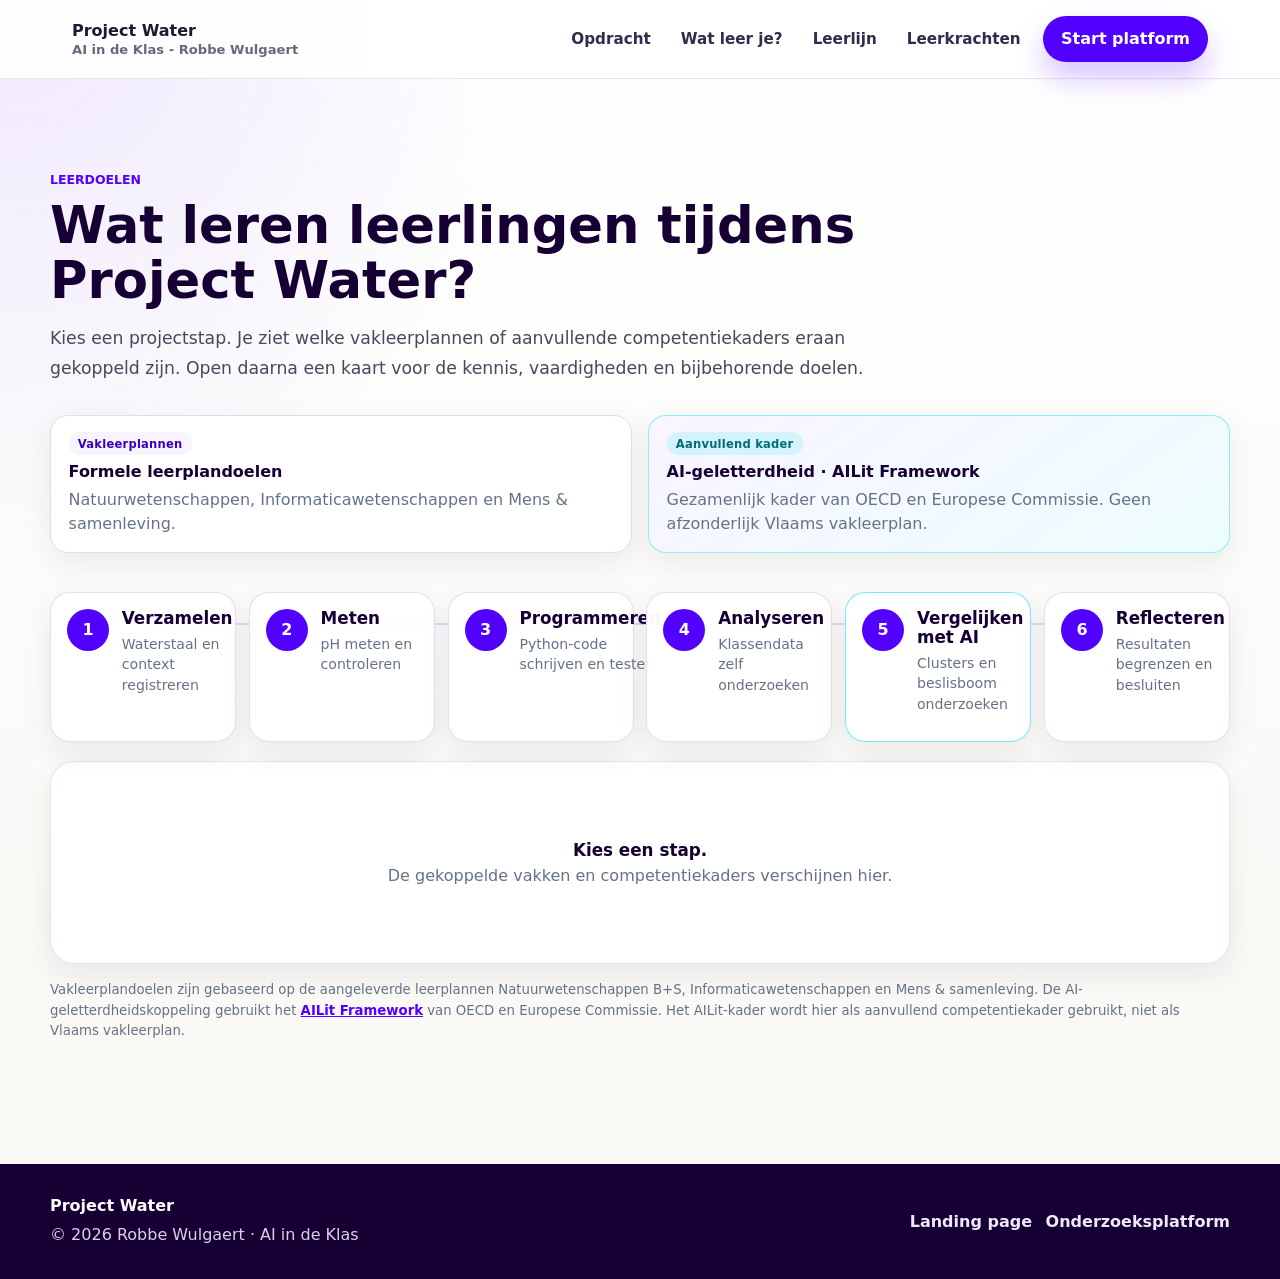
==== commit f6c73828: "Add files via upload" ====
--- a/leerdoelen.html
+++ b/leerdoelen.html
@@ -3,14 +3,14 @@
 <head>
   <meta charset="utf-8" />
   <meta name="viewport" content="width=device-width, initial-scale=1" />
-  <title>Project Water · Taken en leerplandoelen</title>
+  <title>Project Water · Leerdoelen</title>
   <meta
     name="description"
-    content="Interactief overzicht van de projectstappen, vakken, kennis, vaardigheden en leerplandoelen van Project Water."
+    content="Interactief overzicht van de projectstappen, vakleerplandoelen en AI-geletterdheidscompetenties binnen Project Water."
   />
-  <link rel="stylesheet" href="style.css" />
   <link rel="icon" type="image/png" href="favicon.png">
   <link rel="shortcut icon" type="image/png" href="favicon.png">
+  <link rel="stylesheet" href="style.css" />
 </head>
 
 <body class="landing-page learning-page">
@@ -52,12 +52,26 @@
 
   <main id="main">
     <section class="section learning-overview">
-      <p class="section-kicker">Projectflow</p>
-      <h1 class="section-title">Van waterstaal tot besluit</h1>
+      <p class="section-kicker">Leerdoelen</p>
+      <h1 class="section-title">Wat leren leerlingen tijdens Project Water?</h1>
       <p class="section-lead">
-        Klik op een stap om te zien welke vakken eraan gekoppeld zijn.
-        Open daarna een vak voor de kennis, vaardigheden en leerplandoelen.
+        Kies een projectstap. Je ziet welke vakleerplannen of aanvullende competentiekaders eraan gekoppeld zijn.
+        Open daarna een kaart voor de kennis, vaardigheden en bijbehorende doelen.
       </p>
+
+      <div class="framework-legend" aria-label="Gebruikte kaders">
+        <article class="framework-legend-card">
+          <span class="framework-badge">Vakleerplannen</span>
+          <strong>Formele leerplandoelen</strong>
+          <p>Natuurwetenschappen, Informaticawetenschappen en Mens &amp; samenleving.</p>
+        </article>
+
+        <article class="framework-legend-card framework-legend-card-ai">
+          <span class="framework-badge framework-badge-ai">Aanvullend kader</span>
+          <strong>AI-geletterdheid · AILit Framework</strong>
+          <p>Gezamenlijk kader van OECD en Europese Commissie. Geen afzonderlijk Vlaams vakleerplan.</p>
+        </article>
+      </div>
 
       <div class="learning-flow" aria-label="Stappen van Project Water">
         <button class="learning-step" type="button" data-step-target="verzamelen" aria-expanded="false">
@@ -88,15 +102,23 @@
           <span class="learning-step-number">4</span>
           <span class="learning-step-copy">
             <strong>Analyseren</strong>
-            <span>Klassendata vergelijken</span>
+            <span>Klassendata zelf onderzoeken</span>
           </span>
         </button>
 
-        <button class="learning-step" type="button" data-step-target="reflecteren" aria-expanded="false">
+        <button class="learning-step learning-step-ai" type="button" data-step-target="ai" aria-expanded="false">
           <span class="learning-step-number">5</span>
           <span class="learning-step-copy">
+            <strong>Vergelijken met AI</strong>
+            <span>Clusters en beslisboom onderzoeken</span>
+          </span>
+        </button>
+
+        <button class="learning-step" type="button" data-step-target="reflecteren" aria-expanded="false">
+          <span class="learning-step-number">6</span>
+          <span class="learning-step-copy">
             <strong>Reflecteren</strong>
-            <span>Hypothese en besluit vergelijken</span>
+            <span>Resultaten begrenzen en besluiten</span>
           </span>
         </button>
       </div>
@@ -104,7 +126,7 @@
       <div class="learning-detail-shell">
         <div class="learning-empty" id="learningEmpty">
           <strong>Kies een stap.</strong>
-          <span>De gekoppelde vakken verschijnen hier.</span>
+          <span>De gekoppelde vakken en competentiekaders verschijnen hier.</span>
         </div>
 
         <section class="learning-step-panel" id="step-verzamelen" hidden>
@@ -120,6 +142,7 @@
             <details class="subject-accordion">
               <summary>
                 <span>
+                  <span class="subject-label">Vakleerplan</span>
                   <strong>Natuurwetenschappen</strong>
                   <small>Onderzoek opzetten en gegevens verzamelen</small>
                 </span>
@@ -157,6 +180,7 @@
             <details class="subject-accordion">
               <summary>
                 <span>
+                  <span class="subject-label">Vakleerplan</span>
                   <strong>Natuurwetenschappen</strong>
                   <small>pH, meetnauwkeurigheid en veilig werken</small>
                 </span>
@@ -169,7 +193,7 @@
                   </article>
                   <article>
                     <h3>Vaardigheden</h3>
-                    <p>Een pH-sensor correct gebruiken, herhaalmetingen uitvoeren en meetwaarden zorgvuldig registreren.</p>
+                    <p>Een pH-sensor correct gebruiken, metingen controleren en meetwaarden zorgvuldig registreren.</p>
                   </article>
                 </div>
                 <div class="curriculum-goals">
@@ -196,6 +220,7 @@
             <details class="subject-accordion">
               <summary>
                 <span>
+                  <span class="subject-label">Vakleerplan</span>
                   <strong>Informaticawetenschappen</strong>
                   <small>Algoritmen, controlestructuren, testen en debuggen</small>
                 </span>
@@ -204,7 +229,7 @@
                 <div class="subject-detail-grid">
                   <article>
                     <h3>Kennis</h3>
-                    <p>Algoritme, sequentie, selectie en iteratie. In het project werken leerlingen ook met lijsten, tellers en variabelen.</p>
+                    <p>Algoritme, sequentie, selectie en iteratie. In het project werken leerlingen ook met variabelen, lijsten en tellers.</p>
                   </article>
                   <article>
                     <h3>Vaardigheden</h3>
@@ -226,7 +251,7 @@
             <span class="learning-panel-number">4</span>
             <div>
               <p class="section-kicker">Analyseren</p>
-              <h2>Verschillen en patronen in de data zoeken</h2>
+              <h2>Eerst zelf patronen en verschillen onderzoeken</h2>
             </div>
           </div>
 
@@ -234,19 +259,20 @@
             <details class="subject-accordion">
               <summary>
                 <span>
+                  <span class="subject-label">Vakleerplan</span>
                   <strong>Informaticawetenschappen</strong>
-                  <small>Code gebruiken om klassendata te vergelijken</small>
-                </span>
-              </summary>
-              <div class="subject-body">
-                <div class="subject-detail-grid">
-                  <article>
-                    <h3>Kennis</h3>
-                    <p>Iteratie en selectie als bouwstenen om waarden te doorlopen, te vergelijken en te classificeren.</p>
-                  </article>
-                  <article>
-                    <h3>Vaardigheden</h3>
-                    <p>Code schrijven die lijsten verwerkt, telt, vergelijkt en resultaten controleerbaar maakt.</p>
+                  <small>Code gebruiken om klassendata te verwerken</small>
+                </span>
+              </summary>
+              <div class="subject-body">
+                <div class="subject-detail-grid">
+                  <article>
+                    <h3>Kennis</h3>
+                    <p>Iteratie en selectie als bouwstenen om waarden te doorlopen, vergelijken, tellen en classificeren.</p>
+                  </article>
+                  <article>
+                    <h3>Vaardigheden</h3>
+                    <p>Code schrijven die lijsten verwerkt en resultaten controleerbaar maakt.</p>
                   </article>
                 </div>
                 <div class="curriculum-goals">
@@ -260,6 +286,7 @@
             <details class="subject-accordion">
               <summary>
                 <span>
+                  <span class="subject-label">Vakleerplan</span>
                   <strong>Natuurwetenschappen</strong>
                   <small>Meetgegevens analyseren en een hypothese toetsen</small>
                 </span>
@@ -285,12 +312,154 @@
           </div>
         </section>
 
+        <section class="learning-step-panel" id="step-ai" hidden>
+          <div class="learning-panel-heading">
+            <span class="learning-panel-number learning-panel-number-ai">5</span>
+            <div>
+              <p class="section-kicker">Vergelijken met AI</p>
+              <h2>Een datagedreven model naast de eigen analyse leggen</h2>
+            </div>
+          </div>
+
+          <div class="ai-method-note">
+            <strong>De AI krijgt geen labels zoals “goed” of “slecht”.</strong>
+            <p>
+              K-means zoekt groepen op basis van gelijkenis tussen meetwaarden. Daarna wordt een kleine
+              beslisboom getraind om die groepen zo transparant mogelijk te verklaren. De beslisboom is dus
+              een uitlegmodel voor de clustering, niet het model dat de clusters oorspronkelijk vond.
+            </p>
+          </div>
+
+          <div class="subject-list">
+            <details class="subject-accordion subject-accordion-ai">
+              <summary>
+                <span>
+                  <span class="subject-label subject-label-ai">Aanvullend competentiekader</span>
+                  <strong>AI-geletterdheid · AILit Framework</strong>
+                  <small>OECD + Europese Commissie · AI begrijpen, beoordelen en vormgeven</small>
+                </span>
+              </summary>
+
+              <div class="subject-body">
+                <div class="subject-detail-grid subject-detail-grid-three">
+                  <article>
+                    <h3>Kennis</h3>
+                    <p>
+                      Verschil tussen expliciete regels en machine learning. Kenmerken, normalisatie,
+                      clustering, k-means en het aantal clusters <em>k</em>. De invloed van dataset- en
+                      ontwerpkeuzes op modeluitkomsten.
+                    </p>
+                  </article>
+
+                  <article>
+                    <h3>Vaardigheden</h3>
+                    <p>
+                      Een clustermodel trainen, kenmerken en instellingen aanpassen, clusters vergelijken,
+                      een verklarende beslisboom lezen en controleren waar boom en clustering van elkaar afwijken.
+                    </p>
+                  </article>
+
+                  <article>
+                    <h3>Attitudes</h3>
+                    <p>
+                      Nieuwsgierig experimenteren, kritisch controleren, verantwoordelijk interpreteren
+                      en de eigen conclusie aanpassen wanneer data of modelresultaten daar aanleiding toe geven.
+                    </p>
+                  </article>
+                </div>
+
+                <div class="ailit-goals">
+                  <div class="ailit-heading">
+                    <div>
+                      <h3>Relevante AILit-competenties</h3>
+                      <p>De drie kerncompetenties van deze projectstap staan bovenaan.</p>
+                    </div>
+                  </div>
+
+                  <div class="ailit-grid">
+                    <article class="ailit-card is-core">
+                      <span class="ailit-code">Manage AI 2</span>
+                      <strong>Vergelijk AI-aanpakken</strong>
+                      <p>
+                        Vergelijk een regelgebaseerde aanpak met machine learning en bepaal welke aanpak
+                        geschikt is voor de taak.
+                      </p>
+                    </article>
+
+                    <article class="ailit-card is-core">
+                      <span class="ailit-code">Shape AI 2</span>
+                      <strong>Beoordeel het systeem</strong>
+                      <p>
+                        Gebruik criteria, verwachte uitkomsten en testgevallen om te beoordelen
+                        hoe bruikbaar en transparant het model is.
+                      </p>
+                    </article>
+
+                    <article class="ailit-card is-core">
+                      <span class="ailit-code">Shape AI 3</span>
+                      <strong>Onderzoek de invloed van data</strong>
+                      <p>
+                        Onderzoek hoe gekozen kenmerken, aantal datapunten en andere datasetkeuzes
+                        het gedrag en de output van het model beïnvloeden.
+                      </p>
+                    </article>
+
+                    <article class="ailit-card">
+                      <span class="ailit-code">Engage with AI 2</span>
+                      <strong>Beschrijf hoe het model werkt</strong>
+                      <p>
+                        Leg met correcte taal uit hoe k-means patronen gebruikt om datapunten te groeperen.
+                      </p>
+                    </article>
+
+                    <article class="ailit-card">
+                      <span class="ailit-code">Engage with AI 3</span>
+                      <strong>Aanvaarden, bijsturen of verwerpen</strong>
+                      <p>
+                        Controleer AI-uitkomsten en beargumenteer welke resultaten bruikbaar,
+                        twijfelachtig of onvoldoende zijn.
+                      </p>
+                    </article>
+
+                    <article class="ailit-card">
+                      <span class="ailit-code">Manage AI 4</span>
+                      <strong>Blijf evalueren</strong>
+                      <p>
+                        Vergelijk modeluitkomsten tijdens het onderzoek met de gewenste resultaten
+                        en stuur de aanpak bij wanneer dat nodig is.
+                      </p>
+                    </article>
+
+                    <article class="ailit-card">
+                      <span class="ailit-code">Shape AI 1</span>
+                      <strong>Ken doel en grenzen</strong>
+                      <p>
+                        Beschrijf waarvoor het model bedoeld is, welke invoer het gebruikt en welke
+                        conclusies het niet kan ondersteunen.
+                      </p>
+                    </article>
+                  </div>
+
+                  <div class="ailit-boundary">
+                    <strong>Belangrijke grens</strong>
+                    <p>
+                      Een cluster is een wiskundige groepering van gelijkaardige meetwaarden.
+                      Het model bepaalt niet zelfstandig of water “goed”, “slecht”, “veilig” of “vervuild” is.
+                      Die wetenschappelijke interpretatie vraagt extra kennis, gegevens en menselijk oordeel.
+                    </p>
+                  </div>
+                </div>
+              </div>
+            </details>
+          </div>
+        </section>
+
         <section class="learning-step-panel" id="step-reflecteren" hidden>
           <div class="learning-panel-heading">
-            <span class="learning-panel-number">5</span>
+            <span class="learning-panel-number">6</span>
             <div>
               <p class="section-kicker">Reflecteren</p>
-              <h2>Een besluit formuleren en begrenzen</h2>
+              <h2>Metingen, eigen code en AI naast elkaar leggen</h2>
             </div>
           </div>
 
@@ -298,6 +467,7 @@
             <details class="subject-accordion">
               <summary>
                 <span>
+                  <span class="subject-label">Vakleerplan</span>
                   <strong>Natuurwetenschappen</strong>
                   <small>Betrouwbaarheid, conclusie en onzekerheid</small>
                 </span>
@@ -323,8 +493,9 @@
             <details class="subject-accordion">
               <summary>
                 <span>
+                  <span class="subject-label">Vakleerplan</span>
                   <strong>Mens &amp; samenleving</strong>
-                  <small>Lokale waterkwaliteit als maatschappelijk thema</small>
+                  <small>Resultaten koppelen aan een maatschappelijk thema</small>
                 </span>
               </summary>
               <div class="subject-body">
@@ -345,13 +516,43 @@
                 </div>
               </div>
             </details>
+
+            <details class="subject-accordion subject-accordion-ai">
+              <summary>
+                <span>
+                  <span class="subject-label subject-label-ai">Aanvullend competentiekader</span>
+                  <strong>AI-geletterdheid</strong>
+                  <small>AI-uitkomsten kritisch vergelijken met wetenschappelijke gegevens en eigen redenering</small>
+                </span>
+              </summary>
+              <div class="subject-body">
+                <div class="subject-detail-grid">
+                  <article>
+                    <h3>Kennis</h3>
+                    <p>Een AI-uitkomst is een modelresultaat en geen automatische wetenschappelijke waarheid.</p>
+                  </article>
+                  <article>
+                    <h3>Vaardigheden</h3>
+                    <p>AI-resultaten controleren, naast andere bewijzen leggen en beargumenteren waarom je ze aanvaardt, nuanceert of verwerpt.</p>
+                  </article>
+                </div>
+                <div class="curriculum-goals curriculum-goals-ai">
+                  <h3>AILit-koppeling</h3>
+                  <p><strong>Engage with AI 3</strong> · AI-uitkomsten beoordelen en beslissen of ze worden aanvaard, bijgestuurd of verworpen.</p>
+                  <p><strong>Manage AI 4</strong> · AI-gebruik tijdens een probleemoplossend proces blijven opvolgen en evalueren.</p>
+                </div>
+              </div>
+            </details>
           </div>
         </section>
       </div>
 
       <p class="learning-source-note">
-        Leerplandoelen gebaseerd op de aangeleverde leerplannen Natuurwetenschappen B+S,
-        Informaticawetenschappen en Mens &amp; samenleving. 
+        Vakleerplandoelen zijn gebaseerd op de aangeleverde leerplannen Natuurwetenschappen B+S,
+        Informaticawetenschappen en Mens &amp; samenleving. De AI-geletterdheidskoppeling gebruikt het
+        <a href="https://ailiteracyframework.org/pdfs/framework_pdf/AILF_en.pdf" target="_blank" rel="noopener">AILit Framework</a>
+        van OECD en Europese Commissie. Het AILit-kader wordt hier als aanvullend competentiekader gebruikt,
+        niet als Vlaams vakleerplan.
       </p>
     </section>
   </main>
@@ -384,7 +585,6 @@
     });
 
     const stepButtons = [...document.querySelectorAll(".learning-step")];
-    const stepPanels = [...document.querySelectorAll(".learning-step-panel")];
     const emptyState = document.getElementById("learningEmpty");
 
     function closeStep(button, panel) {
--- a/style.css
+++ b/style.css
@@ -2871,7 +2871,7 @@
   position: relative;
   margin-top: 2.4rem;
   display: grid;
-  grid-template-columns: repeat(5, minmax(0, 1fr));
+  grid-template-columns: repeat(6, minmax(0, 1fr));
   gap: 0.8rem;
 }
 
@@ -3149,9 +3149,6 @@
     display: none;
   }
 
-  .learning-step:last-child {
-    grid-column: 1 / -1;
-  }
 }
 
 @media (max-width: 620px) {
@@ -3173,3 +3170,250 @@
     align-items: flex-start;
   }
 }
+
+
+/* Project Water — AILit learning-goals extension */
+#leren .feature-grid {
+  grid-template-columns: repeat(auto-fit, minmax(210px, 1fr));
+}
+
+.step-card-ai,
+.learning-step-ai {
+  border-color: rgba(3, 221, 239, 0.55);
+}
+
+.step-card-ai {
+  background:
+    linear-gradient(145deg, rgba(82, 0, 255, 0.055), rgba(3, 221, 239, 0.08)),
+    #ffffff;
+}
+
+.framework-legend {
+  display: grid;
+  grid-template-columns: repeat(2, minmax(0, 1fr));
+  gap: 1rem;
+  margin-top: 2rem;
+}
+
+.framework-legend-card {
+  display: grid;
+  gap: 0.45rem;
+  border: 1px solid var(--line);
+  border-radius: 18px;
+  padding: 1rem 1.1rem;
+  background: #ffffff;
+  box-shadow: var(--card-shadow);
+}
+
+.framework-legend-card-ai {
+  border-color: rgba(3, 221, 239, 0.42);
+  background:
+    linear-gradient(145deg, rgba(82, 0, 255, 0.04), rgba(3, 221, 239, 0.07)),
+    #ffffff;
+}
+
+.framework-legend-card strong {
+  color: var(--ink);
+  font-size: 1rem;
+}
+
+.framework-legend-card p {
+  margin: 0;
+  color: var(--muted);
+  line-height: 1.5;
+}
+
+.framework-badge,
+.subject-label,
+.ailit-code {
+  width: fit-content;
+  display: inline-flex;
+  align-items: center;
+  border-radius: 999px;
+  padding: 0.28rem 0.58rem;
+  background: var(--brand-soft);
+  color: var(--brand-dark);
+  font-size: 0.72rem;
+  font-weight: 850;
+  letter-spacing: 0.02em;
+}
+
+.framework-badge-ai,
+.subject-label-ai {
+  background: rgba(3, 221, 239, 0.14);
+  color: #006d72;
+}
+
+.subject-label {
+  margin-bottom: 0.1rem;
+}
+
+.learning-step-ai.is-active {
+  border-color: #03ddef;
+  box-shadow: 0 0 0 4px rgba(3, 221, 239, 0.11), 0 18px 40px rgba(82, 0, 255, 0.11);
+}
+
+.learning-panel-number-ai {
+  background: linear-gradient(135deg, var(--brand), #03ddef);
+}
+
+.ai-method-note {
+  margin-bottom: 1rem;
+  border: 1px solid rgba(3, 221, 239, 0.32);
+  border-radius: 16px;
+  padding: 1rem 1.1rem;
+  background: rgba(3, 221, 239, 0.07);
+}
+
+.ai-method-note strong {
+  color: var(--ink);
+}
+
+.ai-method-note p {
+  margin: 0.4rem 0 0;
+  color: #51495f;
+  line-height: 1.6;
+}
+
+.subject-accordion-ai {
+  border-color: rgba(3, 221, 239, 0.36);
+}
+
+.subject-detail-grid-three {
+  grid-template-columns: repeat(3, minmax(0, 1fr));
+}
+
+.subject-detail-grid-three article:nth-child(3) {
+  background: rgba(82, 0, 255, 0.045);
+}
+
+.ailit-goals {
+  margin-top: 0.9rem;
+  border-top: 1px solid var(--line);
+  padding-top: 1rem;
+}
+
+.ailit-heading {
+  display: flex;
+  align-items: end;
+  justify-content: space-between;
+  gap: 1rem;
+  margin-bottom: 0.85rem;
+}
+
+.ailit-heading h3 {
+  margin: 0;
+  color: var(--ink);
+  font-size: 1rem;
+}
+
+.ailit-heading p {
+  margin: 0.25rem 0 0;
+  color: var(--muted);
+  font-size: 0.86rem;
+}
+
+.ailit-grid {
+  display: grid;
+  grid-template-columns: repeat(3, minmax(0, 1fr));
+  gap: 0.75rem;
+}
+
+.ailit-card {
+  display: grid;
+  align-content: start;
+  gap: 0.45rem;
+  border: 1px solid var(--line);
+  border-radius: 15px;
+  padding: 0.9rem;
+  background: #ffffff;
+}
+
+.ailit-card.is-core {
+  border-color: rgba(82, 0, 255, 0.27);
+  background:
+    linear-gradient(145deg, rgba(82, 0, 255, 0.055), rgba(3, 221, 239, 0.055)),
+    #ffffff;
+}
+
+.ailit-card strong {
+  color: var(--ink);
+  font-size: 0.92rem;
+}
+
+.ailit-card p {
+  margin: 0;
+  color: #51495f;
+  font-size: 0.86rem;
+  line-height: 1.55;
+}
+
+.ailit-code {
+  background: rgba(3, 221, 239, 0.14);
+  color: #006d72;
+}
+
+.ailit-card.is-core .ailit-code {
+  background: var(--brand-soft);
+  color: var(--brand-dark);
+}
+
+.ailit-boundary,
+.curriculum-goals-ai {
+  margin-top: 0.85rem;
+  border-left: 5px solid #03ddef;
+  border-radius: 14px;
+  padding: 0.9rem 1rem;
+  background: rgba(3, 221, 239, 0.065);
+}
+
+.ailit-boundary strong {
+  color: var(--ink);
+}
+
+.ailit-boundary p {
+  margin: 0.35rem 0 0;
+  color: #51495f;
+  line-height: 1.58;
+}
+
+.learning-source-note a {
+  color: var(--brand);
+  font-weight: 750;
+}
+
+@media (max-width: 1120px) {
+  .learning-flow {
+    grid-template-columns: repeat(3, minmax(0, 1fr));
+  }
+
+  .learning-flow::before {
+    display: none;
+  }
+
+  .ailit-grid {
+    grid-template-columns: repeat(2, minmax(0, 1fr));
+  }
+}
+
+@media (max-width: 760px) {
+  .framework-legend,
+  .subject-detail-grid-three,
+  .ailit-grid {
+    grid-template-columns: 1fr;
+  }
+
+  .learning-flow {
+    grid-template-columns: repeat(2, minmax(0, 1fr));
+  }
+}
+
+@media (max-width: 620px) {
+  .learning-flow {
+    grid-template-columns: 1fr;
+  }
+
+  .learning-step {
+    grid-column: auto;
+  }
+}
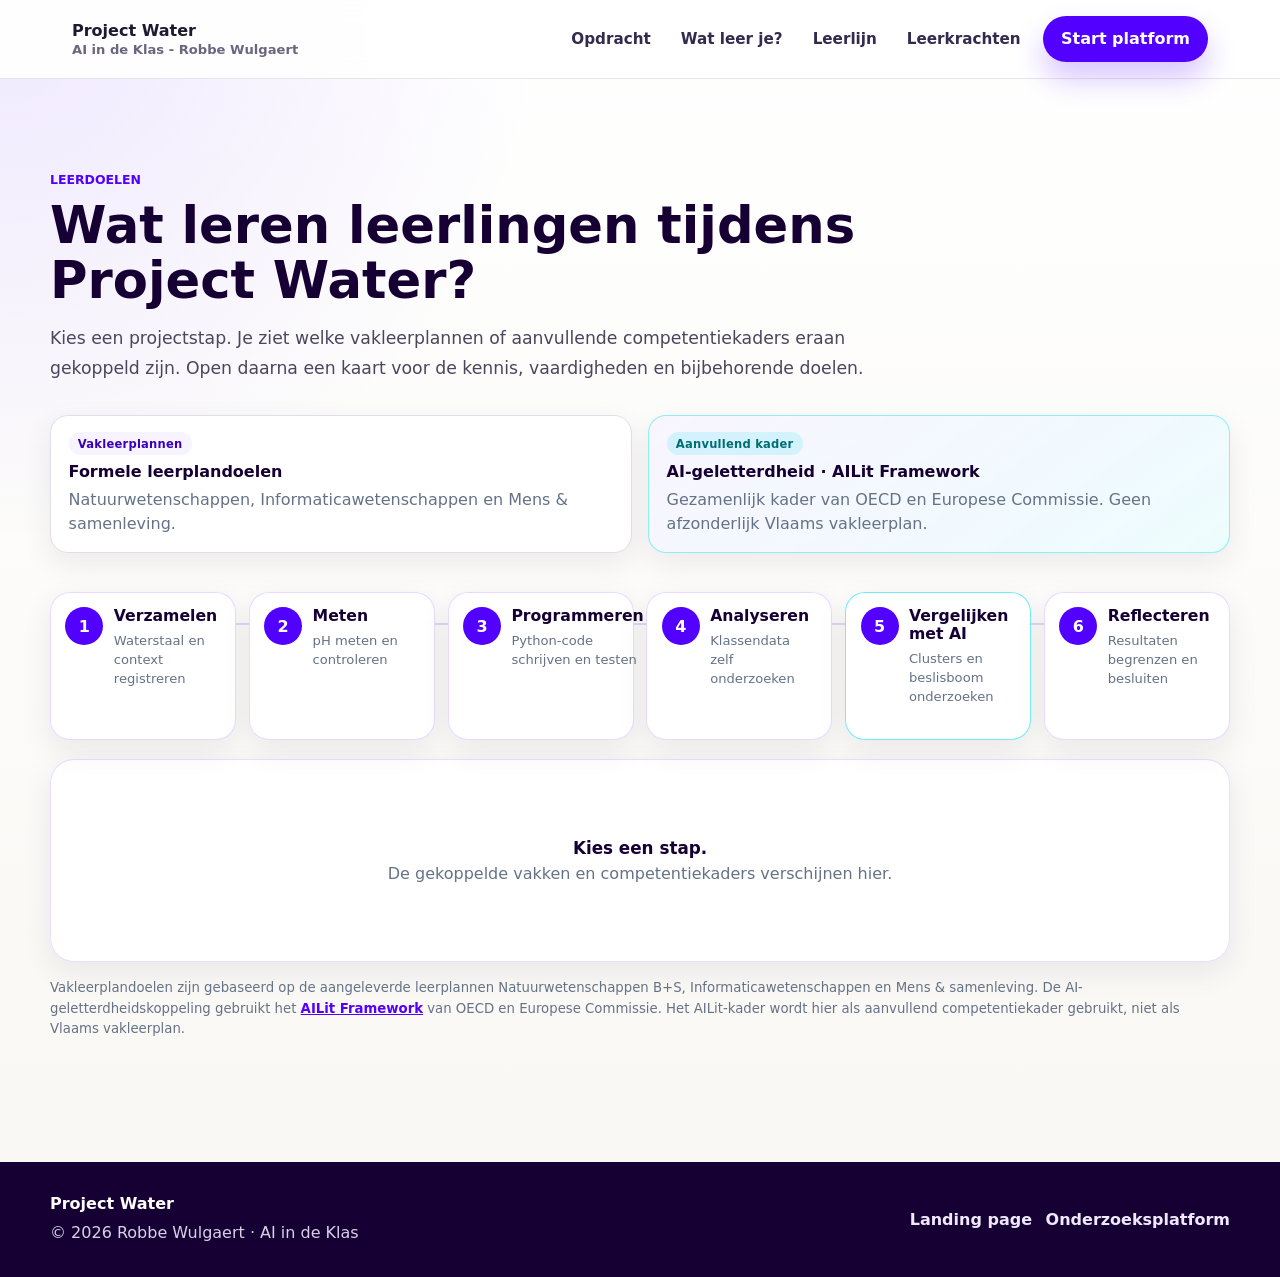
==== commit 2827901a: "Add files via upload" ====
--- a/leerdoelen.html
+++ b/leerdoelen.html
@@ -371,83 +371,72 @@
                 <div class="ailit-goals">
                   <div class="ailit-heading">
                     <div>
-                      <h3>Relevante AILit-competenties</h3>
-                      <p>De drie kerncompetenties van deze projectstap staan bovenaan.</p>
+                      <h3>AILit-competenties in deze projectstap</h3>
+                      <p>Drie kerncompetenties sturen de opdracht. Vier andere competenties ondersteunen de analyse en reflectie.</p>
                     </div>
                   </div>
 
-                  <div class="ailit-grid">
-                    <article class="ailit-card is-core">
-                      <span class="ailit-code">Manage AI 2</span>
-                      <strong>Vergelijk AI-aanpakken</strong>
-                      <p>
-                        Vergelijk een regelgebaseerde aanpak met machine learning en bepaal welke aanpak
-                        geschikt is voor de taak.
-                      </p>
-                    </article>
-
-                    <article class="ailit-card is-core">
-                      <span class="ailit-code">Shape AI 2</span>
-                      <strong>Beoordeel het systeem</strong>
-                      <p>
-                        Gebruik criteria, verwachte uitkomsten en testgevallen om te beoordelen
-                        hoe bruikbaar en transparant het model is.
-                      </p>
-                    </article>
-
-                    <article class="ailit-card is-core">
-                      <span class="ailit-code">Shape AI 3</span>
-                      <strong>Onderzoek de invloed van data</strong>
-                      <p>
-                        Onderzoek hoe gekozen kenmerken, aantal datapunten en andere datasetkeuzes
-                        het gedrag en de output van het model beïnvloeden.
-                      </p>
-                    </article>
-
-                    <article class="ailit-card">
-                      <span class="ailit-code">Engage with AI 2</span>
-                      <strong>Beschrijf hoe het model werkt</strong>
-                      <p>
-                        Leg met correcte taal uit hoe k-means patronen gebruikt om datapunten te groeperen.
-                      </p>
-                    </article>
-
-                    <article class="ailit-card">
-                      <span class="ailit-code">Engage with AI 3</span>
-                      <strong>Aanvaarden, bijsturen of verwerpen</strong>
-                      <p>
-                        Controleer AI-uitkomsten en beargumenteer welke resultaten bruikbaar,
-                        twijfelachtig of onvoldoende zijn.
-                      </p>
-                    </article>
-
-                    <article class="ailit-card">
-                      <span class="ailit-code">Manage AI 4</span>
-                      <strong>Blijf evalueren</strong>
-                      <p>
-                        Vergelijk modeluitkomsten tijdens het onderzoek met de gewenste resultaten
-                        en stuur de aanpak bij wanneer dat nodig is.
-                      </p>
-                    </article>
-
-                    <article class="ailit-card">
-                      <span class="ailit-code">Shape AI 1</span>
-                      <strong>Ken doel en grenzen</strong>
-                      <p>
-                        Beschrijf waarvoor het model bedoeld is, welke invoer het gebruikt en welke
-                        conclusies het niet kan ondersteunen.
-                      </p>
-                    </article>
-                  </div>
-
-                  <div class="ailit-boundary">
-                    <strong>Belangrijke grens</strong>
-                    <p>
-                      Een cluster is een wiskundige groepering van gelijkaardige meetwaarden.
-                      Het model bepaalt niet zelfstandig of water “goed”, “slecht”, “veilig” of “vervuild” is.
-                      Die wetenschappelijke interpretatie vraagt extra kennis, gegevens en menselijk oordeel.
-                    </p>
-                  </div>
+                  <section class="ailit-core" aria-labelledby="ailit-core-title">
+                    <h4 id="ailit-core-title">Kerncompetenties</h4>
+
+                    <div class="ailit-core-grid">
+                      <article class="ailit-core-card">
+                        <span class="ailit-code">Manage AI 2</span>
+                        <strong>Vergelijk AI-aanpakken</strong>
+                        <p>Vergelijk een regelgebaseerde aanpak met machine learning en bepaal welke aanpak geschikt is voor de taak.</p>
+                      </article>
+
+                      <article class="ailit-core-card">
+                        <span class="ailit-code">Shape AI 2</span>
+                        <strong>Beoordeel het systeem</strong>
+                        <p>Gebruik criteria en testgevallen om te beoordelen hoe bruikbaar en transparant het model is.</p>
+                      </article>
+
+                      <article class="ailit-core-card">
+                        <span class="ailit-code">Shape AI 3</span>
+                        <strong>Onderzoek de invloed van data</strong>
+                        <p>Onderzoek hoe kenmerken, datapunten en datasetkeuzes het gedrag en de output van het model beïnvloeden.</p>
+                      </article>
+                    </div>
+                  </section>
+
+                  <section class="ailit-support" aria-labelledby="ailit-support-title">
+                    <h4 id="ailit-support-title">Ondersteunende competenties</h4>
+
+                    <div class="ailit-support-list">
+                      <article class="ailit-support-row">
+                        <span class="ailit-code">Engage with AI 2</span>
+                        <div>
+                          <strong>Beschrijf hoe het model werkt</strong>
+                          <p>Leg uit hoe k-means patronen gebruikt om datapunten te groeperen.</p>
+                        </div>
+                      </article>
+
+                      <article class="ailit-support-row">
+                        <span class="ailit-code">Engage with AI 3</span>
+                        <div>
+                          <strong>Aanvaarden, bijsturen of verwerpen</strong>
+                          <p>Controleer AI-uitkomsten en beargumenteer welke resultaten bruikbaar, twijfelachtig of onvoldoende zijn.</p>
+                        </div>
+                      </article>
+
+                      <article class="ailit-support-row">
+                        <span class="ailit-code">Manage AI 4</span>
+                        <div>
+                          <strong>Blijf evalueren</strong>
+                          <p>Vergelijk modeluitkomsten tijdens het onderzoek met de gewenste resultaten en stuur de aanpak bij.</p>
+                        </div>
+                      </article>
+
+                      <article class="ailit-support-row">
+                        <span class="ailit-code">Shape AI 1</span>
+                        <div>
+                          <strong>Ken doel en grenzen</strong>
+                          <p>Beschrijf waarvoor het model bedoeld is, welke invoer het gebruikt en welke conclusies het niet ondersteunt.</p>
+                        </div>
+                      </article>
+                    </div>
+                  </section>
                 </div>
               </div>
             </details>
--- a/style.css
+++ b/style.css
@@ -3171,7 +3171,6 @@
   }
 }
 
-
 /* Project Water — AILit learning-goals extension */
 #leren .feature-grid {
   grid-template-columns: repeat(auto-fit, minmax(210px, 1fr));
@@ -3288,17 +3287,13 @@
 }
 
 .ailit-goals {
-  margin-top: 0.9rem;
+  margin-top: 1rem;
   border-top: 1px solid var(--line);
-  padding-top: 1rem;
+  padding-top: 1.1rem;
 }
 
 .ailit-heading {
-  display: flex;
-  align-items: end;
-  justify-content: space-between;
-  gap: 1rem;
-  margin-bottom: 0.85rem;
+  margin-bottom: 1.15rem;
 }
 
 .ailit-heading h3 {
@@ -3308,73 +3303,119 @@
 }
 
 .ailit-heading p {
-  margin: 0.25rem 0 0;
+  max-width: 760px;
+  margin: 0.28rem 0 0;
   color: var(--muted);
   font-size: 0.86rem;
-}
-
-.ailit-grid {
+  line-height: 1.5;
+}
+
+.ailit-core,
+.ailit-support {
+  display: grid;
+  gap: 0.7rem;
+}
+
+.ailit-support {
+  margin-top: 1.15rem;
+}
+
+.ailit-core h4,
+.ailit-support h4 {
+  margin: 0;
+  color: var(--ink);
+  font-size: 0.82rem;
+  font-weight: 850;
+  letter-spacing: 0.06em;
+  text-transform: uppercase;
+}
+
+.ailit-core-grid {
   display: grid;
   grid-template-columns: repeat(3, minmax(0, 1fr));
   gap: 0.75rem;
 }
 
-.ailit-card {
+.ailit-core-card {
+  position: relative;
   display: grid;
   align-content: start;
-  gap: 0.45rem;
-  border: 1px solid var(--line);
-  border-radius: 15px;
-  padding: 0.9rem;
-  background: #ffffff;
-}
-
-.ailit-card.is-core {
-  border-color: rgba(82, 0, 255, 0.27);
+  gap: 0.5rem;
+  min-height: 170px;
+  border: 1px solid rgba(82, 0, 255, 0.2);
+  border-radius: 16px;
+  padding: 1rem;
   background:
-    linear-gradient(145deg, rgba(82, 0, 255, 0.055), rgba(3, 221, 239, 0.055)),
+    linear-gradient(145deg, rgba(82, 0, 255, 0.06), rgba(3, 221, 239, 0.055)),
     #ffffff;
 }
 
-.ailit-card strong {
+.ailit-core-card::before {
+  content: "";
+  position: absolute;
+  inset: 0 auto 0 0;
+  width: 4px;
+  border-radius: 16px 0 0 16px;
+  background: linear-gradient(180deg, var(--brand), #03ddef);
+}
+
+.ailit-core-card strong {
   color: var(--ink);
-  font-size: 0.92rem;
-}
-
-.ailit-card p {
+  font-size: 1rem;
+}
+
+.ailit-core-card p {
   margin: 0;
   color: #51495f;
+  font-size: 0.88rem;
+  line-height: 1.55;
+}
+
+.ailit-support-list {
+  overflow: hidden;
+  border: 1px solid var(--line);
+  border-radius: 16px;
+  background: #ffffff;
+}
+
+.ailit-support-row {
+  display: grid;
+  grid-template-columns: 150px minmax(0, 1fr);
+  gap: 1rem;
+  align-items: start;
+  padding: 0.9rem 1rem;
+}
+
+.ailit-support-row + .ailit-support-row {
+  border-top: 1px solid var(--line);
+}
+
+.ailit-support-row .ailit-code {
+  margin-top: 0.05rem;
+  background: rgba(3, 221, 239, 0.12);
+  color: #006d72;
+}
+
+.ailit-support-row div {
+  min-width: 0;
+}
+
+.ailit-support-row strong {
+  display: block;
+  color: var(--ink);
+  font-size: 0.93rem;
+}
+
+.ailit-support-row p {
+  margin: 0.22rem 0 0;
+  color: #51495f;
   font-size: 0.86rem;
-  line-height: 1.55;
-}
-
-.ailit-code {
-  background: rgba(3, 221, 239, 0.14);
-  color: #006d72;
-}
-
-.ailit-card.is-core .ailit-code {
-  background: var(--brand-soft);
-  color: var(--brand-dark);
-}
-
-.ailit-boundary,
+  line-height: 1.5;
+}
+
 .curriculum-goals-ai {
-  margin-top: 0.85rem;
-  border-left: 5px solid #03ddef;
-  border-radius: 14px;
-  padding: 0.9rem 1rem;
+  border-left-color: #03ddef;
   background: rgba(3, 221, 239, 0.065);
-}
-
-.ailit-boundary strong {
-  color: var(--ink);
-}
-
-.ailit-boundary p {
-  margin: 0.35rem 0 0;
-  color: #51495f;
-  line-height: 1.58;
 }
 
 .learning-source-note a {
@@ -3390,21 +3431,31 @@
   .learning-flow::before {
     display: none;
   }
-
-  .ailit-grid {
-    grid-template-columns: repeat(2, minmax(0, 1fr));
+}
+
+@media (max-width: 900px) {
+  .ailit-core-grid {
+    grid-template-columns: 1fr;
+  }
+
+  .ailit-core-card {
+    min-height: auto;
   }
 }
 
 @media (max-width: 760px) {
   .framework-legend,
-  .subject-detail-grid-three,
-  .ailit-grid {
+  .subject-detail-grid-three {
     grid-template-columns: 1fr;
   }
 
   .learning-flow {
     grid-template-columns: repeat(2, minmax(0, 1fr));
+  }
+
+  .ailit-support-row {
+    grid-template-columns: 1fr;
+    gap: 0.45rem;
   }
 }
 
@@ -3417,3 +3468,40 @@
     grid-column: auto;
   }
 }
+
+/* Project Water — keep six learning steps on one row */
+@media (min-width: 901px) {
+  .learning-flow {
+    grid-template-columns: repeat(6, minmax(0, 1fr));
+  }
+
+  .learning-flow::before {
+    display: block;
+  }
+
+  .learning-step {
+    min-height: 148px;
+    padding: 0.9rem;
+    gap: 0.65rem;
+  }
+
+  .learning-step-number {
+    width: 38px;
+    height: 38px;
+  }
+
+  .learning-step-copy strong {
+    font-size: 0.98rem;
+  }
+
+  .learning-step-copy span {
+    font-size: 0.82rem;
+  }
+}
+
+@media (min-width: 621px) and (max-width: 900px) {
+  .learning-flow {
+    grid-template-columns: repeat(3, minmax(0, 1fr));
+  }
+}
+
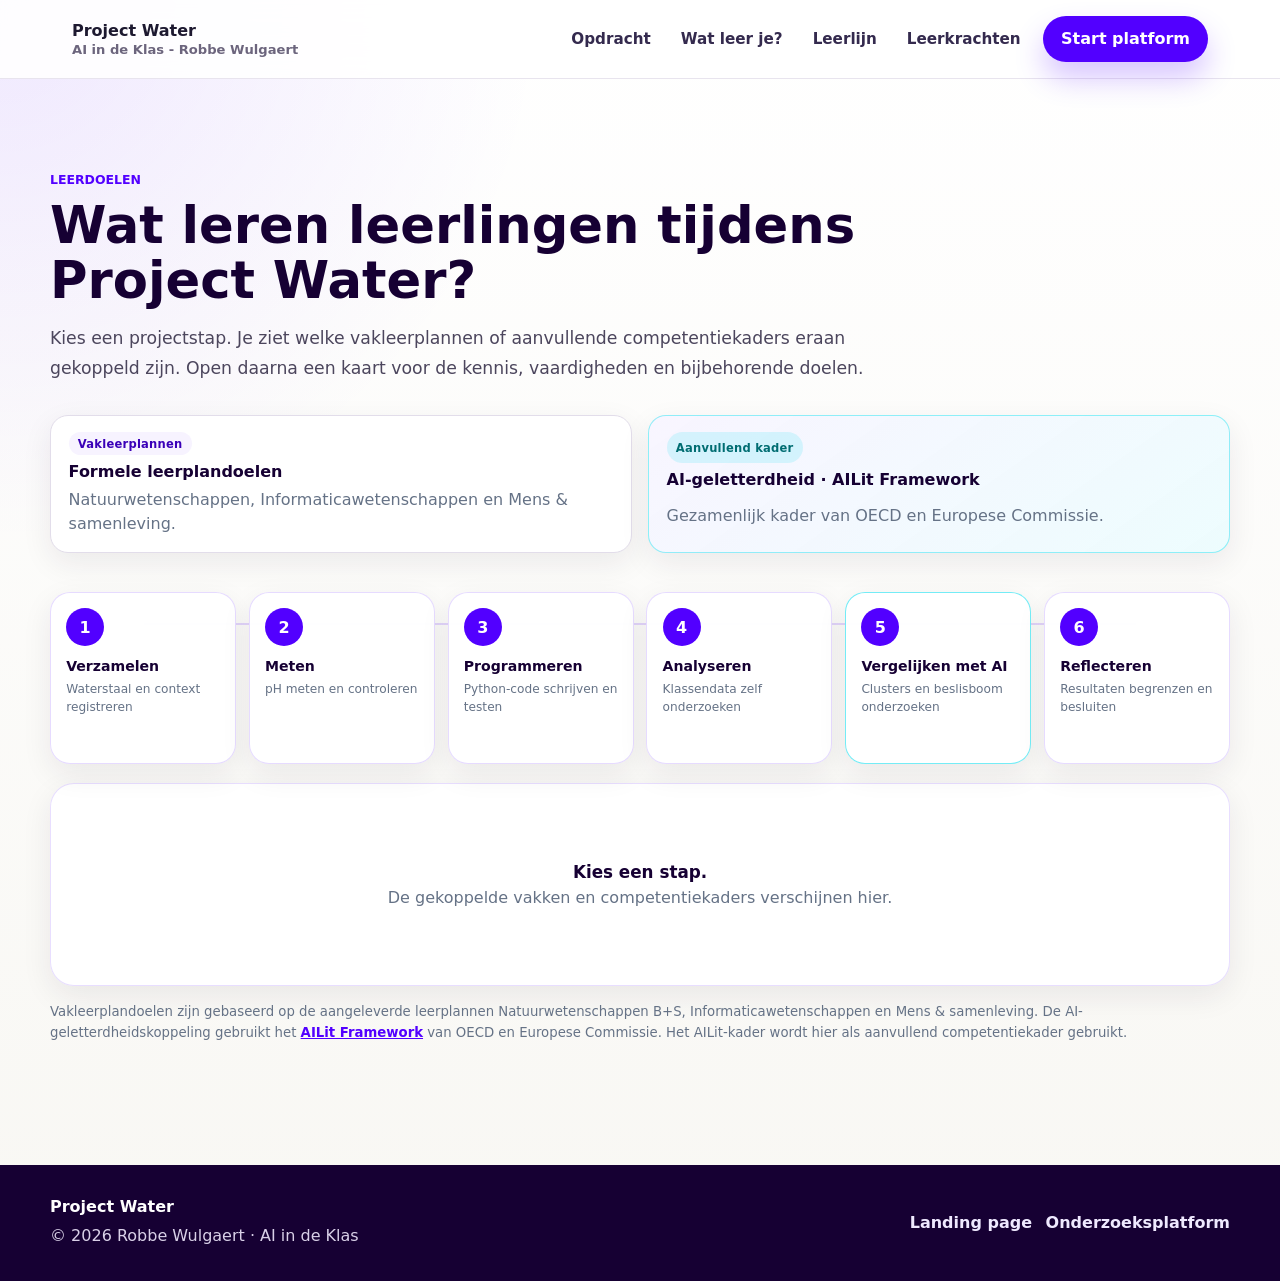
==== commit 2970fa09: "Add files via upload" ====
--- a/leerdoelen.html
+++ b/leerdoelen.html
@@ -69,7 +69,7 @@
         <article class="framework-legend-card framework-legend-card-ai">
           <span class="framework-badge framework-badge-ai">Aanvullend kader</span>
           <strong>AI-geletterdheid · AILit Framework</strong>
-          <p>Gezamenlijk kader van OECD en Europese Commissie. Geen afzonderlijk Vlaams vakleerplan.</p>
+          <p>Gezamenlijk kader van OECD en Europese Commissie.</p>
         </article>
       </div>
 
@@ -320,17 +320,7 @@
               <h2>Een datagedreven model naast de eigen analyse leggen</h2>
             </div>
           </div>
-
-          <div class="ai-method-note">
-            <strong>De AI krijgt geen labels zoals “goed” of “slecht”.</strong>
-            <p>
-              K-means zoekt groepen op basis van gelijkenis tussen meetwaarden. Daarna wordt een kleine
-              beslisboom getraind om die groepen zo transparant mogelijk te verklaren. De beslisboom is dus
-              een uitlegmodel voor de clustering, niet het model dat de clusters oorspronkelijk vond.
-            </p>
-          </div>
-
-          <div class="subject-list">
+<div class="subject-list">
             <details class="subject-accordion subject-accordion-ai">
               <summary>
                 <span>
@@ -540,8 +530,7 @@
         Vakleerplandoelen zijn gebaseerd op de aangeleverde leerplannen Natuurwetenschappen B+S,
         Informaticawetenschappen en Mens &amp; samenleving. De AI-geletterdheidskoppeling gebruikt het
         <a href="https://ailiteracyframework.org/pdfs/framework_pdf/AILF_en.pdf" target="_blank" rel="noopener">AILit Framework</a>
-        van OECD en Europese Commissie. Het AILit-kader wordt hier als aanvullend competentiekader gebruikt,
-        niet als Vlaams vakleerplan.
+        van OECD en Europese Commissie. Het AILit-kader wordt hier als aanvullend competentiekader gebruikt.
       </p>
     </section>
   </main>
--- a/style.css
+++ b/style.css
@@ -3256,23 +3256,6 @@
   background: linear-gradient(135deg, var(--brand), #03ddef);
 }
 
-.ai-method-note {
-  margin-bottom: 1rem;
-  border: 1px solid rgba(3, 221, 239, 0.32);
-  border-radius: 16px;
-  padding: 1rem 1.1rem;
-  background: rgba(3, 221, 239, 0.07);
-}
-
-.ai-method-note strong {
-  color: var(--ink);
-}
-
-.ai-method-note p {
-  margin: 0.4rem 0 0;
-  color: #51495f;
-  line-height: 1.6;
-}
 
 .subject-accordion-ai {
   border-color: rgba(3, 221, 239, 0.36);
@@ -3505,3 +3488,197 @@
   }
 }
 
+
+
+/* Project Water — leerdoelen layout fixes */
+
+/* Keep each of the six steps readable inside its own card.
+   The number sits above the copy so long titles do not collide with it. */
+@media (min-width: 901px) {
+  .learning-step {
+    display: grid;
+    grid-template-columns: 1fr;
+    align-content: start;
+    justify-items: start;
+    gap: 0.75rem;
+    min-width: 0;
+    min-height: 158px;
+    padding: 0.95rem;
+    overflow: hidden;
+  }
+
+  .learning-step-number {
+    width: 38px;
+    height: 38px;
+  }
+
+  .learning-step-copy {
+    width: 100%;
+    min-width: 0;
+    gap: 0.4rem;
+  }
+
+  .learning-step-copy strong,
+  .learning-step-copy span {
+    display: block;
+    max-width: 100%;
+    white-space: normal;
+    word-break: normal;
+    overflow-wrap: break-word;
+  }
+
+  .learning-step-copy strong {
+    font-size: 0.98rem;
+    line-height: 1.18;
+  }
+
+  .learning-step-copy span {
+    font-size: 0.81rem;
+    line-height: 1.42;
+  }
+}
+
+/* Draw the plus/minus instead of relying on a font glyph.
+   This keeps the symbol optically centred in the circular control. */
+.subject-accordion summary::after {
+  content: "";
+  flex: 0 0 34px;
+  width: 34px;
+  height: 34px;
+  box-sizing: border-box;
+  border-radius: 999px;
+  background:
+    linear-gradient(var(--brand), var(--brand)) center / 12px 2px no-repeat,
+    linear-gradient(var(--brand), var(--brand)) center / 2px 12px no-repeat,
+    var(--brand-soft);
+}
+
+.subject-accordion[open] summary::after {
+  content: "";
+  background:
+    linear-gradient(var(--brand), var(--brand)) center / 12px 2px no-repeat,
+    var(--brand-soft);
+}
+
+@media (max-width: 900px) {
+  .learning-step {
+    overflow: hidden;
+  }
+
+  .learning-step-copy {
+    min-width: 0;
+  }
+
+  .learning-step-copy strong,
+  .learning-step-copy span {
+    white-space: normal;
+    overflow-wrap: break-word;
+  }
+}
+
+
+/* Project Water — final leerdoelen presentation fixes */
+
+/* Six project steps: preserve one row on desktop, but allow every label to wrap
+   naturally without colliding with the number or escaping its card. */
+@media (min-width: 901px) {
+  .learning-flow {
+    grid-template-columns: repeat(6, minmax(0, 1fr));
+    align-items: stretch;
+  }
+
+  .learning-step {
+    min-width: 0;
+    min-height: 172px;
+    height: 100%;
+    display: grid;
+    grid-template-columns: 1fr;
+    grid-template-rows: auto 1fr;
+    align-content: start;
+    justify-items: start;
+    gap: 0.75rem;
+    padding: 0.95rem;
+    overflow: visible;
+  }
+
+  .learning-step-number {
+    width: 38px;
+    height: 38px;
+  }
+
+  .learning-step-copy {
+    width: 100%;
+    min-width: 0;
+    display: grid;
+    align-content: start;
+    gap: 0.4rem;
+  }
+
+  .learning-step-copy strong,
+  .learning-step-copy span {
+    display: block;
+    width: 100%;
+    max-width: 100%;
+    margin: 0;
+    white-space: normal;
+    word-break: normal;
+    overflow-wrap: anywhere;
+    hyphens: auto;
+  }
+
+  .learning-step-copy strong {
+    font-size: clamp(0.88rem, 0.9vw, 0.98rem);
+    line-height: 1.2;
+  }
+
+  .learning-step-copy span {
+    font-size: clamp(0.76rem, 0.76vw, 0.82rem);
+    line-height: 1.42;
+  }
+}
+
+/* At tablet sizes use a balanced 3 × 2 grid. */
+@media (min-width: 621px) and (max-width: 900px) {
+  .learning-flow {
+    grid-template-columns: repeat(3, minmax(0, 1fr));
+  }
+
+  .learning-step {
+    min-width: 0;
+    height: 100%;
+  }
+
+  .learning-step-copy {
+    min-width: 0;
+  }
+
+  .learning-step-copy strong,
+  .learning-step-copy span {
+    white-space: normal;
+    overflow-wrap: anywhere;
+  }
+}
+
+/* Centre the + / − optically inside the circular accordion control.
+   The symbol is drawn with background lines instead of a font glyph. */
+.subject-accordion summary::after {
+  content: "";
+  flex: 0 0 36px;
+  width: 36px;
+  height: 36px;
+  align-self: center;
+  box-sizing: border-box;
+  border-radius: 50%;
+  background:
+    linear-gradient(var(--brand), var(--brand)) center / 12px 2px no-repeat,
+    linear-gradient(var(--brand), var(--brand)) center / 2px 12px no-repeat,
+    var(--brand-soft);
+}
+
+.subject-accordion[open] summary::after {
+  content: "";
+  background:
+    linear-gradient(var(--brand), var(--brand)) center / 12px 2px no-repeat,
+    var(--brand-soft);
+}
+
